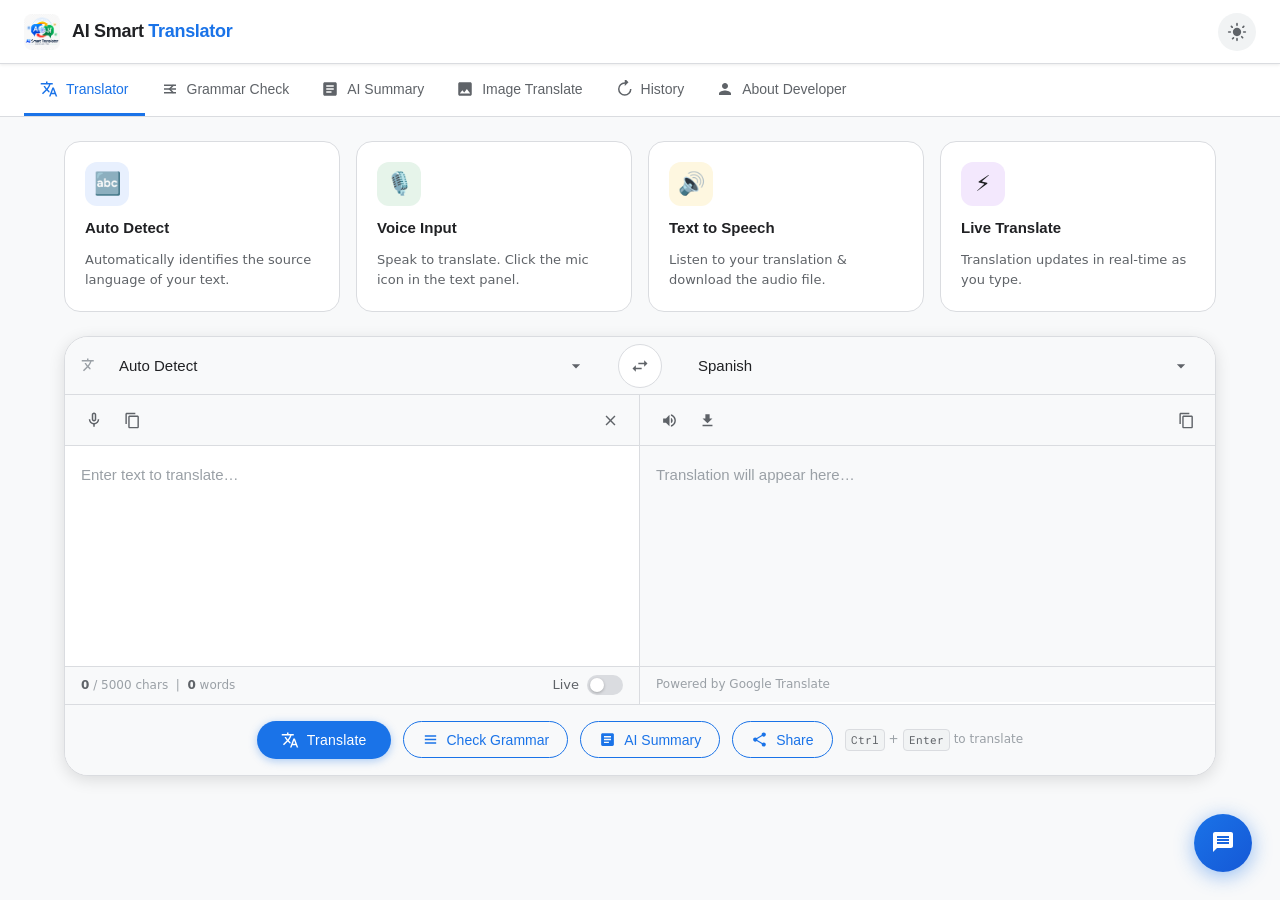
==== CodeAlpha_Language_Translation_Tool/index.html @ c6c525a1 "AI Smart Translator" ====
<!DOCTYPE html>
<html lang="en" data-theme="light">
<head>
  <meta charset="UTF-8" />
  <meta name="viewport" content="width=device-width, initial-scale=1.0" />
  <!-- SEO Tags Start Here -->
  <meta name="description" content="AI Smart Translator — Translate text instantly in 100+ languages with voice input, OCR, grammar check, AI summary, and a built-in chatbot." />
<meta name="keywords" content="translator, AI translator, language translation, text to speech, voice input, grammar check, OCR" />
  <meta name="author" content="AI Smart Translator - Harshad Teli"/>
  <meta name="subject" content="AI Smart Translator">
  <meta name="copyright" content="Harshad Teli">
  <meta name="language" content="English">
  <meta name="robots" content="index,follow">
<!-- Open Graph Tags (Whatsapp,Facebook,twitter,Instagram,Linkdin) -->
   <meta property="og:title" content="AI Smart Translator" />
  <meta property="og:description" content="Smart translation with AI-powered features: auto-detect, voice input, TTS, OCR, grammar check, and more." />
  <meta property="og:image" content="assets/IMAGES/logo.png" />
    <meta property="og:url" content="#">

  <meta name="revised" content="wedensday,Aug 5th,2026,8:45 AM">
  <meta name="abstract"
    content="AI Smart Translator to prevent the Language barrier in the Society and build with the User Friendly Application.">
  <meta name="topic" content="Software Development">
  <meta name="summary"
    content="AI Smart Translator — Translate text instantly in 100+ languages with voice input, OCR, grammar check, AI summary, and a built-in chatbot.">
  <meta name="classification" content="AI Application">
  <meta name="author" content="Harshad Teli">
  <meta name="author" content="harshadteli697@gmail.com">
  <meta name="designer" content="Harshad Teli">
  <meta name="reply-to" content="harshtech417@gmail.com">
  <meta name="owner" content="Harshad Teli">
  <meta name="directory" content="Technology">
  <meta name="pagename" content="Harshad Teli Portfolio Page">
  <meta name="category" content="Web Development and Android App developement">
  <meta name="coverage" content="Worldwide">
  <meta name="distribution" content="Global">
  <!-- For belowing check the corresponds data -->
  <meta name="rating" content="general">
  <meta name="revisit-offer" content="7 days">
  <meta name="target" content="">
  <meta name="HandheldFriendly" content="True">
  <meta name="Mobileoptimized" content="320">
  <meta name="date" content="Auguest 6,2026">
  <meta name="DC.title" content="AI Smart Translator">
  <meta name="ResourceLoaderDynamicStyles" content="none">
  <meta name="medium" content="website">
  <meta name="Syndication-Source" content="Harshad Teli">
  <meta name="orginal source" content="same link above">
  <meta name="verify-v1" content="">
  <meta name="y_key" content="">
  <meta name="pagekey" content="AI Smart Translator Page">
  <meta http-equiv="Expries" content="0">
  <meta http-equiv="progrma" content="no-cache">
  <meta http-equiv="cache-control" content="no-cache">
  <meta http-equiv="imagetoolbar" content="no">
  <meta http-equiv="X-dns-prefetch-control" content="off">
  <!-- For the twitter Card -->
  <meta name="twitter:Card" content="#">
  <meta name="twitter:title" content="AI Smart Translator">
  <meta name="twitter:description"
    content="AI Smart Translator — Translate text instantly in 100+ languages with voice input, OCR, grammar check, AI summary, and a built-in chatbot.">
  <meta name="twitter:image" content="#">
  <meta name="og:type" content="AI Technology">
  <!-- <meta name="og:url" content="https://harshadteli.github.io/nckbcs-notice-board/"> -->
  <!-- <meta name="og:image" content="https://harshadteli.github.io/nckbcs-notice-board/IMAGES/logo.jpeg"> -->
  <meta name="og:site_name" content="AI Smart Translator">
  <meta name="fb:page_id" content="none">
  <meta name="application_name" content="Translate any language with the advanced features and easy to handle application">
  <meta name="og:email" content="harshtech417@gmail.com">
  <meta name="og:Phone_number" content="9970898012">
  <meta name="og:fax_number" content="none">
  <meta name="og:latitude" content="none">
  <meta name="og:longitude" content="none">
  <meta name="og:stress-address" content="DY Patil School of Engineering and Management">
  <meta name="og:locality" content="Kolhapur">
  <meta name="og:region" content="Maharashtra">
  <meta name="og:postal-code" content="none">
  <meta name="og:country_name" content="India">
  <meta name="fb:admins" content="none">
  <meta name="og:type" content="none">
  <meta name="og:points" content="none">
  <meta property="og:video" content="none">
  <meta property="og:video:height" content="none">
  <meta property="og:video:width" content="none">
  <meta property="og:video:type" content="none">
  <meta property="og:audio" content="none">
  <meta property="og:audio:title" content="none">
  <meta property="og:audio:artist" content="none">
  <meta property="og:audio:album" content="none">
  <meta property="og:audio:type" content="none">
  <!-- For Custom Meta SEO Tags -->
  <meta name="google-analytics" content="none">
  <meta name="disqus" content="none">
  <meta name="uservoice" content="none'">
  <meta name="mixpanel" content="none">
  <!-- Company Services Meta Tags  -->
  <meta name="microid" content="none">
  <meta name="readability_verification" content="none">
  <!-- This is the google verify search console tag  -->
  <meta name="google-site-verification" content="#" />
  <meta name="ICBM" content="none">
  <!-- <meta name="generator" content=""> -->
  <meta name="norton_site_verification" content="none">
  <!-- For Apple Meta Tags -->
  <meta name="apple-mobile-web-title" content="AI Smart Translator">
  <meta name="apple-mobile-web-capable" content="yes">
  <meta name="apple-touch-fullscreen" content="yes">
  <meta name="apple-mobile-web-app-status-bar-style" content="block">
  <meta name="format-detection" content="none">
  <!-- <link rel="apple-touch-icon" href="https://harshadteli.github.io/nckbcs-notice-board/IMAGES/logo.jpeg">
    <link rel="apple-touch-icon" href="https://harshadteli.github.io/nckbcs-notice-board/IMAGES/logo.jpeg" sizes="72x72">
    <link rel="apple-touch-icon" href="https://harshadteli.github.io/nckbcs-notice-board/IMAGES/logo.jpeg" sizes="114x114">
    <link href="#" sizes="114x114" rel="apple-touch-startup-image">
    <link href="#" sizes="72x72" rel="apple-touch-icon-precomposed">
    <link href="#" sizes="57x57" rel="apple-touch-icon-precomposed"> -->
  <!-- Internet Exploerer Meta Tags -->
  <meta http-equiv="page-Enter" content="RevealTrans(Duration=2.0,Transition=2)">
  <meta http-equiv="page-Exit" content="RevealTrans(Duration=3.0,Transition=12)">
  <meta name="mssmarttagspreventparsing" content="true">
  <meta name="IE=edge,chrome=1" http-equiv="X-UA-Compatible">
  <meta name="msapplication-starturl" content="none">
  <meta name="msapplication-window" content="none">
  <meta name="msapplication-navbutton-color" content="none">
  <meta name="application-name" content="AI Smart Translator">
  <meta name="msapplication-tooltip"
    content="AI Smart Translator — Translate text instantly in 100+ languages with voice input, OCR, grammar check, AI summary, and a built-in chatbot.">
  <meta name="msapplication-task" content="none">
  <meta name="msapplication-task" content="none">
  <meta name="msvalidate 0.1" content="none">
  <meta http-equiv="cleartype" content="on">
  <!-- For Google Meta Tags -->
  <meta name="news_keywords" content="AI Technology,Smart Translator">
  <!-- For TweetMeme Meta Tags -->
  <meta name="tweetmemetitle" content="none">
  <meta name="blogcatalog" content="none">
  <!-- For oils Meta Tags -->
  <meta name="csrf-param" content="authenticity_token">
  <meta name="csrf-token" content="none">
  <!-- For HTML Link Tags -->
  <link rel="alternate" type="application/rss+xml" title="rss" href="none">
  <link rel="alternate" type="application/atom+xml" title="Atom 0.3" href="none">
  <!-- <link rel="fluid-icon" type="image/png" href="https://harshadteli.github.io/nckbcs-notice-board/IMAGES/logo.jpeg"> -->
  <link rel="me" type="text/html" href="none">
  <link rel="shortlink" href="https://harshadteli.onrender.com">
  <link rel="archives" title="Auguest 2026">
  <link rel="index" title="AI Smart Translator" href="none">
  <link rel="start" title="none">
  <link rel="bookmark" title="none" href="none">
  <link rel="search" href="none">
  <link rel="self" type="application/atom+xml">
  <link rel="first" href="none">
  <link rel="next" href="none">
  <link rel="previous" href="none">
  <link rel="last" href="none">
  <link rel="canonical" href="">
  <link rel="EditURL" type="application/rsd+xml" href="none">
  <link rel="pingback" href="none">
  <link rel="wlwmanifest" type="application/wlwmanifest +xml" href="none">
  <!-- Favicon -->
  <link rel="icon" type="image/png" href="assets/IMAGES/logo.png" />
  <!-- Stylesheets -->
  <link rel="stylesheet" href="assets/CSS/animations.css" />
  <link rel="stylesheet" href="assets/CSS/styles.css" />
  <link rel="stylesheet" href="assets/CSS/chatbot.css" />
  <!-- Tesseract.js (OCR) from CDN -->
  <script src="https://unpkg.com/tesseract.js@5/dist/tesseract.min.js"></script>
  <title>AI Smart Translator</title> 
</head>
<body>

  <!-- ═══════════════════════════════════════════════════════
       NAVBAR
  ═══════════════════════════════════════════════════════ -->
  <nav class="navbar" role="navigation" aria-label="Main navigation">
    <a href="#" class="nav-brand" aria-label="AI Smart Translator home">
      <img src="assets/IMAGES/logo.png" alt="AI Smart Translator Logo" class="nav-logo" id="nav-logo" />
      <span class="nav-title">AI Smart <span>Translator</span></span>
    </a>

    <div class="nav-spacer"></div>

    <div class="nav-actions">
      <!-- Theme toggle -->
      <button id="theme-toggle" aria-label="Toggle dark mode" title="Toggle theme">
        <!-- Icon injected by theme.js -->
        <svg viewBox="0 0 24 24" width="20" height="20" fill="currentColor">
          <path d="M12 7c-2.76 0-5 2.24-5 5s2.24 5 5 5 5-2.24 5-5-2.24-5-5-5z"/>
        </svg>
      </button>

      <!-- Mobile hamburger -->
      <button id="mobile-menu-btn" aria-label="Open menu" aria-expanded="false">
        <span></span><span></span><span></span>
      </button>
    </div>
  </nav>

  <!-- ═══════════════════════════════════════════════════════
       TAB BAR
  ═══════════════════════════════════════════════════════ -->
  <div class="tab-bar" role="tablist">
    <div id="nav-tabs">
      <!-- Translator tab -->
      <button data-tab="translator" class="active" role="tab" aria-selected="true" aria-controls="panel-translator" id="tab-translator">
        <svg viewBox="0 0 24 24" width="18" height="18" fill="currentColor">
          <path d="M12.87 15.07l-2.54-2.51.03-.03A17.52 17.52 0 0014.07 6H17V4h-7V2H8v2H1v2h11.17C11.5 7.92 10.44 9.75 9 11.35 8.07 10.32 7.3 9.19 6.69 8h-2c.73 1.63 1.73 3.17 2.98 4.56l-5.09 5.02L4 19l5-5 3.11 3.11.76-2.04zM18.5 10h-2L12 22h2l1.12-3h4.75L21 22h2l-4.5-12zm-2.62 7l1.62-4.33L19.12 17h-3.24z"/>
        </svg>
        Translator
      </button>

      <!-- Grammar tab -->
      <button data-tab="grammar" role="tab" aria-selected="false" aria-controls="panel-grammar" id="tab-grammar">
        <svg viewBox="0 0 24 24" width="18" height="18" fill="currentColor">
          <path d="M17.41 7.41L16 6l-6 6 6 6 1.41-1.41L12.83 12z"/>
          <path d="M5 11h2.59L20 11v2H7.59L5 13v-2z" style="display:none"/>
          <path d="M4 6h16v2H4zm0 5h16v2H4zm0 5h16v2H4z"/>
        </svg>
        Grammar Check
        <span id="grammar-badge" style="display:none">0</span>
      </button>

      <!-- Summary tab -->
      <button data-tab="summary" role="tab" aria-selected="false" aria-controls="panel-summary" id="tab-summary">
        <svg viewBox="0 0 24 24" width="18" height="18" fill="currentColor">
          <path d="M19 3H5c-1.1 0-2 .9-2 2v14c0 1.1.9 2 2 2h14c1.1 0 2-.9 2-2V5c0-1.1-.9-2-2-2zm-5 14H7v-2h7v2zm3-4H7v-2h10v2zm0-4H7V7h10v2z"/>
        </svg>
        AI Summary
      </button>

      <!-- Image OCR tab -->
      <button data-tab="ocr" role="tab" aria-selected="false" aria-controls="panel-ocr" id="tab-ocr">
        <svg viewBox="0 0 24 24" width="18" height="18" fill="currentColor">
          <path d="M21 19V5c0-1.1-.9-2-2-2H5c-1.1 0-2 .9-2 2v14c0 1.1.9 2 2 2h14c1.1 0 2-.9 2-2zM8.5 13.5l2.5 3.01L14.5 12l4.5 6H5l3.5-4.5z"/>
        </svg>
        Image Translate
      </button>

      <!-- History tab -->
      <button data-tab="history" role="tab" aria-selected="false" aria-controls="panel-history" id="tab-history">
        <svg viewBox="0 0 24 24" width="18" height="18" fill="currentColor">
          <path d="M13 3a9 9 0 1 0 9 9h-2a7 7 0 1 1-7-7v3l5-5-5-5v3z"/>
        </svg>
        History
      </button>

      <!-- About Developer tab -->
      <button data-tab="about" role="tab" aria-selected="false" aria-controls="panel-about" id="tab-about">
        <svg viewBox="0 0 24 24" width="18" height="18" fill="currentColor">
          <path d="M12 12c2.21 0 4-1.79 4-4s-1.79-4-4-4-4 1.79-4 4 1.79 4 4 4zm0 2c-2.67 0-8 1.34-8 4v2h16v-2c0-2.66-5.33-4-8-4z"/>
        </svg>
        About Developer
      </button>
    </div>
  </div>

  <!-- ═══════════════════════════════════════════════════════
       MAIN CONTENT
  ═══════════════════════════════════════════════════════ -->
  <main class="main-content" id="main-content">

    <!-- ─────────────────────────────────────────────────────
         TRANSLATOR PANEL
    ───────────────────────────────────────────────────── -->
    <section data-panel="translator" class="active" role="tabpanel" aria-labelledby="tab-translator" id="panel-translator">

      <!-- Feature quick-action cards -->
      <div class="feature-row">
        <div class="feature-card">
          <div class="feature-card-icon icon-blue">🔤</div>
          <h3>Auto Detect</h3>
          <p>Automatically identifies the source language of your text.</p>
        </div>
        <div class="feature-card">
          <div class="feature-card-icon icon-green">🎙️</div>
          <h3>Voice Input</h3>
          <p>Speak to translate. Click the mic icon in the text panel.</p>
        </div>
        <div class="feature-card">
          <div class="feature-card-icon icon-yellow">🔊</div>
          <h3>Text to Speech</h3>
          <p>Listen to your translation & download the audio file.</p>
        </div>
        <div class="feature-card">
          <div class="feature-card-icon icon-purple">⚡</div>
          <h3>Live Translate</h3>
          <p>Translation updates in real-time as you type.</p>
        </div>
      </div>

      <!-- Translator card -->
      <div class="translator-card">

        <!-- Language selector bar -->
        <div class="lang-bar" role="group" aria-label="Language selection">
          <!-- Source language -->
          <div class="lang-select-wrap">
            <svg viewBox="0 0 24 24" width="18" height="18" fill="currentColor" style="color:var(--text-muted);flex-shrink:0">
              <path d="M12.87 15.07l-2.54-2.51.03-.03A17.52 17.52 0 0014.07 6H17V4h-7V2H8v2H1v2h11.17C11.5 7.92 10.44 9.75 9 11.35 8.07 10.32 7.3 9.19 6.69 8h-2c.73 1.63 1.73 3.17 2.98 4.56l-5.09 5.02L4 19l5-5 3.11 3.11.76-2.04z"/>
            </svg>
            <select id="source-lang" class="lang-select" aria-label="Source language">
              <option value="auto">Auto Detect</option>
            </select>
            <span id="detected-lang" class="detected-badge" aria-live="polite"></span>
          </div>

          <!-- Swap button -->
          <button id="swap-btn" class="swap-btn" title="Swap languages" aria-label="Swap source and target languages">
            <svg viewBox="0 0 24 24" width="20" height="20" fill="currentColor">
              <path d="M6.99 11L3 15l3.99 4v-3H14v-2H6.99v-3zM21 9l-3.99-4v3H10v2h7.01v3L21 9z"/>
            </svg>
          </button>

          <!-- Target language -->
          <div class="lang-select-wrap" style="justify-content:flex-end">
            <select id="target-lang" class="lang-select" aria-label="Target language">
              <option value="es">Spanish</option>
            </select>
          </div>
        </div>

        <!-- Text panels -->
        <div class="text-panels">
          <!-- Source -->
          <div class="text-panel">
            <div class="text-panel-toolbar">
              <!-- Voice input -->
              <button id="voice-input-btn" class="btn-icon" aria-label="Start voice input" title="Voice input (mic)">
                <svg viewBox="0 0 24 24" width="18" height="18" fill="currentColor">
                  <path d="M12 14c1.66 0 3-1.34 3-3V5c0-1.66-1.34-3-3-3S9 3.34 9 5v6c0 1.66 1.34 3 3 3zm-1-9c0-.55.45-1 1-1s1 .45 1 1v6c0 .55-.45 1-1 1s-1-.45-1-1V5zm6 6c0 2.76-2.24 5-5 5s-5-2.24-5-5H5c0 3.53 2.61 6.43 6 6.92V21h2v-3.08c3.39-.49 6-3.39 6-6.92h-2z"/>
                </svg>
              </button>
              <!-- Copy source -->
              <button id="copy-source-btn" class="btn-icon" aria-label="Copy source text" title="Copy source text">
                <svg viewBox="0 0 24 24" width="17" height="17" fill="currentColor">
                  <path d="M16 1H4c-1.1 0-2 .9-2 2v14h2V3h12V1zm3 4H8c-1.1 0-2 .9-2 2v14c0 1.1.9 2 2 2h11c1.1 0 2-.9 2-2V7c0-1.1-.9-2-2-2zm0 16H8V7h11v14z"/>
                </svg>
              </button>
              <!-- Clear source -->
              <button id="clear-source" class="btn-icon" aria-label="Clear source text" title="Clear text" style="margin-left:auto">
                <svg viewBox="0 0 24 24" width="17" height="17" fill="currentColor">
                  <path d="M19 6.41L17.59 5 12 10.59 6.41 5 5 6.41 10.59 12 5 17.59 6.41 19 12 13.41 17.59 19 19 17.59 13.41 12z"/>
                </svg>
              </button>
            </div>
            <textarea
              id="source-text"
              class="text-area"
              placeholder="Enter text to translate…"
              aria-label="Source text"
              spellcheck="false"
              maxlength="5000"
            ></textarea>
            <div class="text-panel-footer">
              <div class="counter-info" aria-live="polite">
                <strong id="char-count">0</strong> / <span id="max-chars">5000</span> chars &nbsp;|&nbsp;
                <strong id="word-count">0</strong> words
              </div>
              <div class="live-toggle-wrap">
                <span>Live</span>
                <label class="toggle-switch" title="Enable live translation">
                  <input type="checkbox" id="live-toggle" aria-label="Live translate toggle" />
                  <span class="slider"></span>
                </label>
              </div>
            </div>
          </div>

          <!-- Target -->
          <div class="text-panel">
            <div class="text-panel-toolbar">
              <!-- TTS play button -->
              <button id="tts-btn" class="btn-icon" aria-label="Speak translation" title="Text-to-speech">
                <svg viewBox="0 0 24 24" width="17" height="17" fill="currentColor">
                  <path d="M3 9v6h4l5 5V4L7 9H3zm13.5 3c0-1.77-1.02-3.29-2.5-4.03v8.05c1.48-.73 2.5-2.25 2.5-4.02zM14 3.23v2.06c2.89.86 5 3.54 5 6.71s-2.11 5.85-5 6.71v2.06c4.01-.91 7-4.49 7-8.77s-2.99-7.86-7-8.77z"/>
                </svg>
              </button>
              <!-- Download audio -->
              <button id="download-audio-btn" class="btn-icon" aria-label="Download translation audio" title="Download audio">
                <svg viewBox="0 0 24 24" width="17" height="17" fill="currentColor">
                  <path d="M19 9h-4V3H9v6H5l7 7 7-7zM5 18v2h14v-2H5z"/>
                </svg>
              </button>
              <!-- Copy translation -->
              <button id="copy-translated" class="btn-icon" aria-label="Copy translated text" title="Copy translation" style="margin-left:auto">
                <svg viewBox="0 0 24 24" width="17" height="17" fill="currentColor">
                  <path d="M16 1H4c-1.1 0-2 .9-2 2v14h2V3h12V1zm3 4H8c-1.1 0-2 .9-2 2v14c0 1.1.9 2 2 2h11c1.1 0 2-.9 2-2V7c0-1.1-.9-2-2-2zm0 16H8V7h11v14z"/>
                </svg>
              </button>
            </div>
            <textarea
              id="translated-text"
              class="text-area"
              placeholder="Translation will appear here…"
              aria-label="Translated text"
              readonly
            ></textarea>
            <div class="text-panel-footer">
              <div id="summary-trigger-hint" style="font-size:12px;color:var(--text-muted)">
                Powered by Google Translate
              </div>
            </div>
          </div>
        </div>

        <!-- Action row -->
        <div class="translate-actions">
          <button id="translate-btn" class="btn-primary" aria-label="Translate text">
            <svg viewBox="0 0 24 24" width="18" height="18" fill="currentColor">
              <path d="M12.87 15.07l-2.54-2.51.03-.03A17.52 17.52 0 0014.07 6H17V4h-7V2H8v2H1v2h11.17C11.5 7.92 10.44 9.75 9 11.35 8.07 10.32 7.3 9.19 6.69 8h-2c.73 1.63 1.73 3.17 2.98 4.56l-5.09 5.02L4 19l5-5 3.11 3.11.76-2.04zM18.5 10h-2L12 22h2l1.12-3h4.75L21 22h2l-4.5-12zm-2.62 7l1.62-4.33L19.12 17h-3.24z"/>
            </svg>
            Translate
          </button>

          <button id="grammar-check-btn" class="btn-secondary" aria-label="Check grammar">
            <svg viewBox="0 0 24 24" width="17" height="17" fill="currentColor">
              <path d="M4 6h16v2H4zm0 5h16v2H4zm0 5h16v2H4z"/>
            </svg>
            Check Grammar
          </button>

          <button id="summary-btn" class="btn-secondary" aria-label="Generate AI summary">
            <svg viewBox="0 0 24 24" width="17" height="17" fill="currentColor">
              <path d="M19 3H5c-1.1 0-2 .9-2 2v14c0 1.1.9 2 2 2h14c1.1 0 2-.9 2-2V5c0-1.1-.9-2-2-2zm-5 14H7v-2h7v2zm3-4H7v-2h10v2zm0-4H7V7h10v2z"/>
            </svg>
            AI Summary
          </button>

          <button id="share-btn" class="btn-secondary" aria-label="Share translation">
            <svg viewBox="0 0 24 24" width="17" height="17" fill="currentColor">
              <path d="M18 16.08c-.76 0-1.44.3-1.96.77L8.91 12.7c.05-.23.09-.46.09-.7s-.04-.47-.09-.7l7.05-4.11c.54.5 1.25.81 2.04.81 1.66 0 3-1.34 3-3s-1.34-3-3-3-3 1.34-3 3c0 .24.04.47.09.7L8.04 9.81C7.5 9.31 6.79 9 6 9c-1.66 0-3 1.34-3 3s1.34 3 3 3c.79 0 1.5-.31 2.04-.81l7.12 4.16c-.05.21-.08.43-.08.65 0 1.61 1.31 2.92 2.92 2.92 1.61 0 2.92-1.31 2.92-2.92 0-1.61-1.31-2.92-2.92-2.92z"/>
            </svg>
            Share
          </button>

          <span class="kbd-hint" title="Keyboard shortcut">
            <kbd>Ctrl</kbd>+<kbd>Enter</kbd> to translate
          </span>
        </div>
      </div>

      <!-- Summary result (shown inline after AI Summary) -->
      <div class="summary-section" id="summary-section" style="display:none">
        <div id="summary-result"></div>
      </div>

    </section>

    <!-- ─────────────────────────────────────────────────────
         GRAMMAR CHECK PANEL
    ───────────────────────────────────────────────────── -->
    <section data-panel="grammar" role="tabpanel" aria-labelledby="tab-grammar" id="panel-grammar">
      <div class="grammar-section">
        <h2 class="section-title">
          <svg viewBox="0 0 24 24" width="24" height="24" fill="currentColor" style="color:var(--primary)">
            <path d="M4 6h16v2H4zm0 5h16v2H4zm0 5h16v2H4z"/>
          </svg>
          Grammar Check
          <span id="grammar-badge">0</span>
        </h2>
        <p style="color:var(--text-secondary);margin-bottom:var(--sp-4);font-size:14px">
          Analyzes the source text for grammar and spelling errors using LanguageTool (free, no API key needed).
        </p>
        <div style="display:flex;gap:var(--sp-3);align-items:center;margin-bottom:var(--sp-5);flex-wrap:wrap">
          <button id="grammar-check-btn" class="btn-primary">Check Grammar</button>
          <span style="font-size:13px;color:var(--text-muted)">Tip: Enter text in the Translator first</span>
        </div>
        <div id="grammar-results">
          <div class="history-empty" style="padding:var(--sp-8) 0">
            <div class="history-empty-icon">📝</div>
            <p>No text checked yet</p>
            <small>Enter text in the Translator tab and click "Check Grammar"</small>
          </div>
        </div>
      </div>
    </section>

    <!-- ─────────────────────────────────────────────────────
         AI SUMMARY PANEL
    ───────────────────────────────────────────────────── -->
    <section data-panel="summary" role="tabpanel" aria-labelledby="tab-summary" id="panel-summary">
      <div class="summary-section" style="display:block">
        <h2 class="section-title">
          <svg viewBox="0 0 24 24" width="24" height="24" fill="currentColor" style="color:var(--primary)">
            <path d="M19 3H5c-1.1 0-2 .9-2 2v14c0 1.1.9 2 2 2h14c1.1 0 2-.9 2-2V5c0-1.1-.9-2-2-2zm-5 14H7v-2h7v2zm3-4H7v-2h10v2zm0-4H7V7h10v2z"/>
          </svg>
          AI Summary
        </h2>
        <p style="color:var(--text-secondary);margin-bottom:var(--sp-4);font-size:14px">
          Uses OpenAI GPT to generate a concise summary of your translated text. Requires an OpenAI API key.
        </p>
        <div style="display:flex;gap:var(--sp-3);align-items:center;margin-bottom:var(--sp-5);flex-wrap:wrap">
          <button id="summary-btn" class="btn-primary">AI Summary</button>
          <span style="font-size:13px;color:var(--text-muted)">Tip: Translate text first, then generate a summary</span>
        </div>
        <div id="summary-result" style="display:block">
          <div class="history-empty" style="padding:var(--sp-8) 0">
            <div class="history-empty-icon">🤖</div>
            <p>No summary generated yet</p>
            <small>Translate some text and click "AI Summary"</small>
          </div>
        </div>
      </div>
    </section>

    <!-- ─────────────────────────────────────────────────────
         IMAGE OCR PANEL
    ───────────────────────────────────────────────────── -->
    <section data-panel="ocr" role="tabpanel" aria-labelledby="tab-ocr" id="panel-ocr">
      <div class="ocr-section">
        <h2 class="section-title">
          <svg viewBox="0 0 24 24" width="24" height="24" fill="currentColor" style="color:var(--primary)">
            <path d="M21 19V5c0-1.1-.9-2-2-2H5c-1.1 0-2 .9-2 2v14c0 1.1.9 2 2 2h14c1.1 0 2-.9 2-2zM8.5 13.5l2.5 3.01L14.5 12l4.5 6H5l3.5-4.5z"/>
          </svg>
          Image as Text Translate
        </h2>
        <p style="color:var(--text-secondary);margin-bottom:var(--sp-5);font-size:14px">
          Upload an image containing text. The OCR engine will extract the text and send it to the Translator.
          Works entirely in your browser — no server upload needed.
        </p>

        <!-- Upload area -->
        <div id="upload-area" role="button" aria-label="Upload image" tabindex="0">
          <div class="upload-icon">📷</div>
          <h3>Drop an image here</h3>
          <p>or click to browse files (JPEG, PNG, WEBP, BMP)</p>
          <br/>
          <button class="btn-secondary" id="paste-image-btn" style="margin-top:8px" aria-label="Paste image from clipboard">
            📋 Paste from Clipboard
          </button>
        </div>

        <!-- Hidden file input -->
        <input
          type="file"
          id="image-upload"
          accept="image/*"
          style="display:none"
          aria-label="Upload image file"
        />

        <!-- Image preview -->
        <img id="ocr-preview" alt="Uploaded image preview" />

        <!-- Progress bar -->
        <div id="ocr-progress-wrap" role="progressbar" aria-label="OCR progress">
          <div id="ocr-progress"></div>
        </div>
      </div>
    </section>

    <!-- ─────────────────────────────────────────────────────
         HISTORY PANEL
    ───────────────────────────────────────────────────── -->
    <section data-panel="history" role="tabpanel" aria-labelledby="tab-history" id="panel-history">
      <div class="history-header">
        <h2 class="section-title" style="margin:0">
          <svg viewBox="0 0 24 24" width="24" height="24" fill="currentColor" style="color:var(--primary)">
            <path d="M13 3a9 9 0 1 0 9 9h-2a7 7 0 1 1-7-7v3l5-5-5-5v3z"/>
          </svg>
          Translation History
          <small style="font-size:13px;color:var(--text-muted);font-weight:400">(<span id="history-count">0</span> entries)</small>
        </h2>

        <div class="history-search-wrap">
          <svg viewBox="0 0 24 24" width="16" height="16" fill="currentColor">
            <path d="M15.5 14h-.79l-.28-.27A6.471 6.471 0 0 0 16 9.5 6.5 6.5 0 1 0 9.5 16c1.61 0 3.09-.59 4.23-1.57l.27.28v.79l5 4.99L20.49 19l-4.99-5zm-6 0C7.01 14 5 11.99 5 9.5S7.01 5 9.5 5 14 7.01 14 9.5 11.99 14 9.5 14z"/>
          </svg>
          <input
            type="search"
            id="history-search"
            placeholder="Search history…"
            aria-label="Search translation history"
          />
        </div>

        <button id="history-clear-all" class="btn-secondary" style="color:var(--red);border-color:var(--red)" aria-label="Clear all history">
          <svg viewBox="0 0 24 24" width="16" height="16" fill="currentColor">
            <path d="M6 19c0 1.1.9 2 2 2h8c1.1 0 2-.9 2-2V7H6v12zM19 4h-3.5l-1-1h-5l-1 1H5v2h14V4z"/>
          </svg>
          Clear All
        </button>
      </div>

      <div id="history-list" role="list" aria-label="Translation history list"></div>
    </section>

    <!-- ─────────────────────────────────────────────────────
         ABOUT DEVELOPER PANEL
    ───────────────────────────────────────────────────── -->
    <section data-panel="about" role="tabpanel" aria-labelledby="tab-about" id="panel-about">
      <div class="about-section">
        <div class="developer-card anim-slide-up">
          <div class="developer-avatar-wrap">
            <img src="https://encrypted-tbn0.gstatic.com/images?q=tbn:ANd9GcQka4kTiBw0KRhR94jUcXm-T1d9nw5btoZ9OzeHWu_AfQ&s=10" alt="Harshad Teli" class="developer-avatar" />
          </div>
          <h1 class="developer-name">Harshad Teli</h1>
          <p class="developer-title">Software Engineer & AI Developer</p>
          <div class="developer-divider"></div>
          <p class="developer-bio">
            Passionate Full Stack & AI Engineer dedicated to building intelligent, high-performance web applications. Expert in seamlessly blending modern software architecture with cutting-edge generative AI to craft intuitive, scalable digital experiences.
          </p>
          <div class="developer-contact">
            <a href="https://harshadteli.onrender.com" target="_blank" rel="noopener noreferrer" class="developer-link visit-now-btn" aria-label="Visit portfolio site">
              <svg viewBox="0 0 24 24" width="18" height="18" fill="currentColor">
                <path d="M12 2C6.48 2 2 6.48 2 12s4.48 10 10 10 10-4.48 10-10S17.52 2 12 2zm-1 17.93c-3.95-.49-7-3.85-7-7.93 0-.62.08-1.21.21-1.79L9 15v1c0 1.1.9 2 2 2v1.93zm6.9-2.54c-.26-.81-1-1.39-1.9-1.39h-1v-3c0-.55-.45-1-1-1H8v-2h2c.55 0 1-.45 1-1V7h2c1.1 0 2-.9 2-2v-.41c2.93 1.19 5 4.06 5 7.41 0 2.08-.8 3.97-2.1 5.39z"/>
              </svg>
              Visit Now
            </a>
            <a href="mailto:harshadteli697@gmail.com" class="developer-link email-btn">
              <svg viewBox="0 0 24 24" width="18" height="18" fill="currentColor">
                <path d="M20 4H4c-1.1 0-1.99.9-1.99 2L2 18c0 1.1.9 2 2 2h16c1.1 0 2-.9 2-2V6c0-1.1-.9-2-2-2zm0 4l-8 5-8-5V6l8 5 8-5v2z"/>
              </svg>
              harshadteli697@gmail.com
            </a>
          </div>
        </div>
      </div>
    </section>

  </main>

  <!-- ═══════════════════════════════════════════════════════
       CHATBOT FAB + PANEL
  ═══════════════════════════════════════════════════════ -->

  <!-- Floating Action Button -->
  <button id="chatbot-fab" aria-label="Open AI chatbot" aria-expanded="false">
    <span class="fab-icon-open">
      <svg viewBox="0 0 24 24" width="24" height="24" fill="currentColor">
        <path d="M20 2H4c-1.1 0-2 .9-2 2v18l4-4h14c1.1 0 2-.9 2-2V4c0-1.1-.9-2-2-2zm-2 12H6v-2h12v2zm0-3H6V9h12v2zm0-3H6V6h12v2z"/>
      </svg>
    </span>
    <span class="fab-icon-close">
      <svg viewBox="0 0 24 24" width="24" height="24" fill="currentColor">
        <path d="M19 6.41L17.59 5 12 10.59 6.41 5 5 6.41 10.59 12 5 17.59 6.41 19 12 13.41 17.59 19 19 17.59 13.41 12z"/>
      </svg>
    </span>
  </button>

  <!-- Chatbot Panel -->
  <div id="chatbot-panel" role="dialog" aria-modal="true" aria-label="AI Chatbot">
    <!-- Header -->
    <div class="chatbot-header">
      <div class="chatbot-avatar">🤖</div>
      <div class="chatbot-info">
        <h4>AI Assistant</h4>
        <span><span class="chatbot-online-dot"></span>Online — Ask me anything</span>
      </div>
      <div class="chatbot-header-actions">
        <button id="chatbot-clear" aria-label="Clear chat history" title="Clear chat">
          <svg viewBox="0 0 24 24" width="16" height="16" fill="currentColor">
            <path d="M6 19c0 1.1.9 2 2 2h8c1.1 0 2-.9 2-2V7H6v12zM19 4h-3.5l-1-1h-5l-1 1H5v2h14V4z"/>
          </svg>
        </button>
        <button id="chatbot-close" aria-label="Close chatbot" title="Close">
          <svg viewBox="0 0 24 24" width="16" height="16" fill="currentColor">
            <path d="M19 6.41L17.59 5 12 10.59 6.41 5 5 6.41 10.59 12 5 17.59 6.41 19 12 13.41 17.59 19 19 17.59 13.41 12z"/>
          </svg>
        </button>
      </div>
    </div>

    <!-- Messages -->
    <div id="chatbot-messages" role="log" aria-live="polite" aria-label="Chat messages"></div>

    <!-- Input row -->
    <div class="chatbot-input-row">
      <input
        type="text"
        id="chatbot-input"
        placeholder="Ask me anything…"
        aria-label="Chat message input"
        autocomplete="off"
      />
      <button id="chatbot-send" aria-label="Send message">
        <svg viewBox="0 0 24 24" width="18" height="18" fill="currentColor">
          <path d="M2.01 21L23 12 2.01 3 2 10l15 2-15 2z"/>
        </svg>
      </button>
    </div>
  </div>

  <!-- Toast container (populated by JS) -->
  <div id="toast-container" role="alert" aria-live="assertive" aria-atomic="true"></div>

  <!-- ═══════════════════════════════════════════════════════
       SCRIPTS  (order matters!)
  ═══════════════════════════════════════════════════════ -->
  <script src="assets/API/config.js" charset="utf-8"></script>
  <script src="assets/JS/utils.js" charset="utf-8"></script>
  <script src="assets/JS/theme.js" charset="utf-8"></script>
  <script src="assets/JS/translator.js" charset="utf-8"></script>
  <script src="assets/JS/voice.js" charset="utf-8"></script>
  <script src="assets/JS/tts.js" charset="utf-8"></script>
  <script src="assets/JS/imageOCR.js" charset="utf-8"></script>
  <script src="assets/JS/history.js" charset="utf-8"></script>
  <script src="assets/JS/grammar.js" charset="utf-8"></script>
  <script src="assets/JS/summary.js" charset="utf-8"></script>
  <script src="assets/JS/chatbot.js" charset="utf-8"></script>
  <script src="assets/JS/app.js" charset="utf-8"></script>

  <!-- Summary section visibility fix -->
  <script>
    document.addEventListener("DOMContentLoaded", () => {
      // Show summary result panel when needed
      const summaryBtn = document.getElementById("summary-btn");
      if (summaryBtn) {
        summaryBtn.addEventListener("click", () => {
          const section = document.getElementById("summary-section");
          if (section) section.style.display = "block";
        });
      }

      // Also wire grammar tab's check-btn to show grammar panel inline
      const grammarBtnTranslator = document.querySelectorAll("#grammar-check-btn");
      grammarBtnTranslator.forEach(btn => {
        btn.addEventListener("click", () => {
          // Switch to grammar tab
          const grammarTab = document.querySelector('[data-tab="grammar"]');
          if (grammarTab) grammarTab.click();
        }, { once: false });
      });
    });
  </script>

</body>
</html>
---- CodeAlpha_Language_Translation_Tool/assets/CSS/animations.css ----
/* ============================================================
   AI Smart Translator — Animations & Micro-interactions
   ============================================================ */

/* ── Fade-in ─────────────────────────────────────────────── */
@keyframes fadeIn {
  from { opacity: 0; }
  to   { opacity: 1; }
}

/* ── Slide up ────────────────────────────────────────────── */
@keyframes slideUp {
  from { opacity: 0; transform: translateY(20px); }
  to   { opacity: 1; transform: translateY(0);    }
}

/* ── Slide in from left ──────────────────────────────────── */
@keyframes slideInLeft {
  from { opacity: 0; transform: translateX(-30px); }
  to   { opacity: 1; transform: translateX(0);     }
}

/* ── Slide in from right ─────────────────────────────────── */
@keyframes slideInRight {
  from { opacity: 0; transform: translateX(30px); }
  to   { opacity: 1; transform: translateX(0);    }
}

/* ── Scale pop ───────────────────────────────────────────── */
@keyframes scalePop {
  0%   { transform: scale(0.8); opacity: 0; }
  70%  { transform: scale(1.05); }
  100% { transform: scale(1); opacity: 1; }
}

/* ── Pulse ───────────────────────────────────────────────── */
@keyframes pulse {
  0%, 100% { transform: scale(1); }
  50%       { transform: scale(1.08); }
}

/* ── Shimmer (skeleton loader) ───────────────────────────── */
@keyframes shimmer {
  0%   { background-position: -1000px 0; }
  100% { background-position:  1000px 0; }
}

/* ── Spin ────────────────────────────────────────────────── */
@keyframes spin {
  from { transform: rotate(0deg); }
  to   { transform: rotate(360deg); }
}

/* ── Bounce ──────────────────────────────────────────────── */
@keyframes bounce {
  0%, 100% { transform: translateY(0); }
  50%       { transform: translateY(-6px); }
}

/* ── Typing cursor blink ─────────────────────────────────── */
@keyframes blink {
  0%, 100% { opacity: 1; }
  50%       { opacity: 0; }
}

/* ── Ripple ──────────────────────────────────────────────── */
@keyframes ripple {
  to { transform: scale(4); opacity: 0; }
}

/* ── Toast slide-in ──────────────────────────────────────── */
@keyframes toastIn {
  from { opacity: 0; transform: translateX(100px); }
  to   { opacity: 1; transform: translateX(0);     }
}

@keyframes toastOut {
  from { opacity: 1; transform: translateX(0);     }
  to   { opacity: 0; transform: translateX(100px); }
}

/* ── Gradient shift (hero bg) ────────────────────────────── */
@keyframes gradientShift {
  0%   { background-position: 0%   50%; }
  50%  { background-position: 100% 50%; }
  100% { background-position: 0%   50%; }
}

/* ── Dot wave (typing indicator) ────────────────────────── */
@keyframes dotWave {
  0%, 80%, 100% { transform: translateY(0);    }
  40%            { transform: translateY(-8px); }
}

/* ── Mic recording ring ──────────────────────────────────── */
@keyframes micRing {
  0%   { box-shadow: 0 0 0 0   rgba(234, 67, 53, 0.5); }
  70%  { box-shadow: 0 0 0 14px rgba(234, 67, 53, 0);   }
  100% { box-shadow: 0 0 0 0   rgba(234, 67, 53, 0);    }
}

/* ── Utility animation classes ───────────────────────────── */
.anim-fade-in    { animation: fadeIn   0.35s ease both; }
.anim-slide-up   { animation: slideUp  0.4s  ease both; }
.anim-scale-pop  { animation: scalePop 0.4s  cubic-bezier(0.175, 0.885, 0.32, 1.275) both; }
.anim-spin       { animation: spin     1s    linear infinite; }
.anim-pulse      { animation: pulse    1.5s  ease-in-out infinite; }
.anim-bounce     { animation: bounce   1s    ease-in-out infinite; }

/* ── Shimmer skeleton ────────────────────────────────────── */
.skeleton {
  background: linear-gradient(90deg,
    var(--surface-2) 25%,
    var(--surface-3) 37%,
    var(--surface-2) 63%
  );
  background-size: 1000px 100%;
  animation: shimmer 1.4s infinite linear;
  border-radius: var(--radius-sm);
}

/* ── Transition helpers ──────────────────────────────────── */
.transition-fast   { transition: all 0.15s ease; }
.transition-normal { transition: all 0.25s ease; }
.transition-slow   { transition: all 0.4s  ease; }
---- CodeAlpha_Language_Translation_Tool/assets/CSS/styles.css ----
/* ============================================================
   AI Smart Translator — Main Stylesheet
   Google-inspired design system with light/dark themes
   ============================================================ */

/* ── Google Fonts ────────────────────────────────────────── */
@import url('https://fonts.googleapis.com/css2?family=Google+Sans:wght@300;400;500;600;700&family=Google+Sans+Text:wght@400;500&family=Roboto+Mono:wght@400;500&display=swap');

/* ── Design Tokens — Light Theme ─────────────────────────── */
:root {
  /* Primary (Google Blue) */
  --primary:        #1a73e8;
  --primary-dark:   #1558d6;
  --primary-light:  #e8f0fe;
  --primary-rgb:    26, 115, 232;

  /* Secondary palette */
  --green:   #34a853;
  --red:     #ea4335;
  --yellow:  #fbbc04;
  --orange:  #ff6d00;

  /* Surfaces */
  --surface-0: #ffffff;
  --surface-1: #f8f9fa;
  --surface-2: #f1f3f4;
  --surface-3: #e8eaed;

  /* Text */
  --text-primary:   #202124;
  --text-secondary: #5f6368;
  --text-muted:     #9aa0a6;

  /* Border */
  --border:        #dadce0;
  --border-focus:  #1a73e8;

  /* Shadows */
  --shadow-xs: 0 1px 3px rgba(0,0,0,0.08);
  --shadow-sm: 0 2px 8px rgba(0,0,0,0.10);
  --shadow-md: 0 4px 16px rgba(0,0,0,0.12);
  --shadow-lg: 0 8px 32px rgba(0,0,0,0.14);
  --shadow-xl: 0 16px 48px rgba(0,0,0,0.16);

  /* Radius */
  --radius-xs: 4px;
  --radius-sm: 8px;
  --radius-md: 12px;
  --radius-lg: 16px;
  --radius-xl: 24px;
  --radius-2xl: 32px;

  /* Spacing */
  --sp-1:  4px;
  --sp-2:  8px;
  --sp-3:  12px;
  --sp-4:  16px;
  --sp-5:  20px;
  --sp-6:  24px;
  --sp-8:  32px;
  --sp-10: 40px;
  --sp-12: 48px;

  /* Nav height */
  --nav-h: 64px;
  --tab-h: 52px;
}

/* ── Dark Theme ──────────────────────────────────────────── */
[data-theme="dark"] {
  --primary:        #8ab4f8;
  --primary-dark:   #669df6;
  --primary-light:  #1e2a3a;

  --surface-0: #202124;
  --surface-1: #292a2d;
  --surface-2: #35363a;
  --surface-3: #3c4043;

  --text-primary:   #e8eaed;
  --text-secondary: #9aa0a6;
  --text-muted:     #5f6368;

  --border:       #3c4043;
  --border-focus: #8ab4f8;

  --shadow-xs: 0 1px 3px rgba(0,0,0,0.4);
  --shadow-sm: 0 2px 8px rgba(0,0,0,0.45);
  --shadow-md: 0 4px 16px rgba(0,0,0,0.5);
  --shadow-lg: 0 8px 32px rgba(0,0,0,0.55);
}

/* ── Reset & Base ────────────────────────────────────────── */
*, *::before, *::after { box-sizing: border-box; margin: 0; padding: 0; }

html {
  scroll-behavior: smooth;
  -webkit-tap-highlight-color: transparent;
}

body {
  font-family: 'Google Sans Text', 'Roboto', system-ui, sans-serif;
  background: var(--surface-1);
  color: var(--text-primary);
  line-height: 1.6;
  min-height: 100dvh;
  transition: background 0.3s ease, color 0.3s ease;
  overflow-x: hidden;
}

/* ── Scrollbar ───────────────────────────────────────────── */
::-webkit-scrollbar { width: 6px; height: 6px; }
::-webkit-scrollbar-track { background: transparent; }
::-webkit-scrollbar-thumb { background: var(--border); border-radius: 3px; }
::-webkit-scrollbar-thumb:hover { background: var(--text-muted); }

/* ── Typography ──────────────────────────────────────────── */
h1, h2, h3, h4, h5, h6 {
  font-family: 'Google Sans', sans-serif;
  font-weight: 500;
  line-height: 1.3;
}

/* ── Navigation ──────────────────────────────────────────── */
.navbar {
  position: sticky;
  top: 0;
  height: var(--nav-h);
  background: var(--surface-0);
  border-bottom: 1px solid var(--border);
  display: flex;
  align-items: center;
  padding: 0 var(--sp-6);
  gap: var(--sp-4);
  z-index: 100;
  box-shadow: var(--shadow-xs);
  transition: background 0.3s ease, border-color 0.3s ease;
}

.nav-brand {
  display: flex;
  align-items: center;
  gap: var(--sp-3);
  text-decoration: none;
  flex-shrink: 0;
}
.nav-logo {
  width: 36px;
  height: 36px;
  object-fit: contain;
  border-radius: var(--radius-sm);
}
.nav-title {
  font-family: 'Google Sans', sans-serif;
  font-size: 18px;
  font-weight: 600;
  color: var(--text-primary);
  letter-spacing: -0.3px;
}
.nav-title span { color: var(--primary); }

.nav-spacer { flex: 1; }

.nav-actions {
  display: flex;
  align-items: center;
  gap: var(--sp-2);
}

/* ── Theme Toggle Button ─────────────────────────────────── */
#theme-toggle {
  width: 38px;
  height: 38px;
  border-radius: 50%;
  border: none;
  background: var(--surface-2);
  color: var(--text-secondary);
  cursor: pointer;
  display: flex;
  align-items: center;
  justify-content: center;
  transition: background 0.2s, color 0.2s, transform 0.2s;
}
#theme-toggle:hover { background: var(--surface-3); transform: rotate(20deg); }

/* ── Mobile menu button ──────────────────────────────────── */
#mobile-menu-btn {
  display: none;
  flex-direction: column;
  gap: 5px;
  width: 38px;
  height: 38px;
  border: none;
  background: transparent;
  cursor: pointer;
  padding: 8px;
  border-radius: var(--radius-sm);
}
#mobile-menu-btn span {
  display: block;
  height: 2px;
  background: var(--text-primary);
  border-radius: 2px;
  transition: all 0.3s ease;
}
#mobile-menu-btn.active span:nth-child(1) { transform: translateY(7px) rotate(45deg); }
#mobile-menu-btn.active span:nth-child(2) { opacity: 0; transform: scaleX(0); }
#mobile-menu-btn.active span:nth-child(3) { transform: translateY(-7px) rotate(-45deg); }

/* ── Tab Navigation ──────────────────────────────────────── */
.tab-bar {
  background: var(--surface-0);
  border-bottom: 1px solid var(--border);
  display: flex;
  align-items: center;
  padding: 0 var(--sp-6);
  overflow-x: auto;
  gap: 0;
  scrollbar-width: none;
  position: sticky;
  top: var(--nav-h);
  z-index: 90;
  transition: background 0.3s ease;
}
.tab-bar::-webkit-scrollbar { display: none; }

#nav-tabs {
  display: flex;
  align-items: center;
  gap: 0;
}

[data-tab] {
  display: flex;
  align-items: center;
  gap: var(--sp-2);
  padding: 0 var(--sp-4);
  height: var(--tab-h);
  border: none;
  background: transparent;
  color: var(--text-secondary);
  font-family: 'Google Sans', sans-serif;
  font-size: 14px;
  font-weight: 500;
  cursor: pointer;
  white-space: nowrap;
  border-bottom: 3px solid transparent;
  transition: color 0.2s, border-color 0.2s;
  position: relative;
}
[data-tab]:hover { color: var(--primary); background: var(--primary-light); }
[data-tab].active { color: var(--primary); border-bottom-color: var(--primary); }
[data-tab] svg { flex-shrink: 0; }

/* ── Main Content ────────────────────────────────────────── */
.main-content {
  max-width: 1200px;
  margin: 0 auto;
  padding: var(--sp-6);
}

/* ── Panel visibility ────────────────────────────────────── */
[data-panel] { display: none; }
[data-panel].active { display: block; }

/* ── Translator Panel ────────────────────────────────────── */
.translator-card {
  background: var(--surface-0);
  border-radius: var(--radius-xl);
  box-shadow: var(--shadow-md);
  overflow: hidden;
  border: 1px solid var(--border);
  margin-bottom: var(--sp-6);
}

/* ── Language Bar ────────────────────────────────────────── */
.lang-bar {
  display: grid;
  grid-template-columns: 1fr auto 1fr;
  align-items: center;
  border-bottom: 1px solid var(--border);
  background: var(--surface-1);
}

.lang-select-wrap {
  display: flex;
  align-items: center;
  gap: var(--sp-2);
  padding: var(--sp-3) var(--sp-4);
}

.lang-select {
  border: none;
  background: transparent;
  color: var(--text-primary);
  font-family: 'Google Sans', sans-serif;
  font-size: 15px;
  font-weight: 500;
  cursor: pointer;
  outline: none;
  flex: 1;
  padding: var(--sp-2) var(--sp-3);
  border-radius: var(--radius-sm);
  transition: background 0.2s;
  -webkit-appearance: none;
  appearance: none;
  background-image: url("data:image/svg+xml,%3Csvg xmlns='http://www.w3.org/2000/svg' viewBox='0 0 24 24' fill='%235f6368'%3E%3Cpath d='M7 10l5 5 5-5z'/%3E%3C/svg%3E");
  background-repeat: no-repeat;
  background-position: right 8px center;
  background-size: 20px;
  padding-right: 32px;
}
.lang-select:hover { background-color: var(--surface-2); }
[data-theme="dark"] .lang-select {
  background-image: url("data:image/svg+xml,%3Csvg xmlns='http://www.w3.org/2000/svg' viewBox='0 0 24 24' fill='%239aa0a6'%3E%3Cpath d='M7 10l5 5 5-5z'/%3E%3C/svg%3E");
}

.detected-badge {
  font-size: 11px;
  color: var(--primary);
  background: var(--primary-light);
  padding: 2px 8px;
  border-radius: 12px;
  font-weight: 500;
  display: none;
  animation: fadeIn 0.3s ease;
}

.swap-btn {
  width: 44px;
  height: 44px;
  border-radius: 50%;
  border: 1.5px solid var(--border);
  background: var(--surface-0);
  color: var(--text-secondary);
  cursor: pointer;
  display: flex;
  align-items: center;
  justify-content: center;
  transition: all 0.25s ease;
  flex-shrink: 0;
  margin: 0 var(--sp-2);
}
.swap-btn:hover {
  background: var(--primary-light);
  color: var(--primary);
  border-color: var(--primary);
  transform: rotate(180deg);
}

/* ── Text Areas ──────────────────────────────────────────── */
.text-panels {
  display: grid;
  grid-template-columns: 1fr 1fr;
}

.text-panel {
  display: flex;
  flex-direction: column;
  position: relative;
}
.text-panel:first-child { border-right: 1px solid var(--border); }

.text-panel-toolbar {
  display: flex;
  align-items: center;
  gap: var(--sp-1);
  padding: var(--sp-2) var(--sp-3);
  border-bottom: 1px solid var(--border);
  background: var(--surface-1);
}

.text-area {
  width: 100%;
  min-height: 220px;
  border: none;
  outline: none;
  resize: none;
  padding: var(--sp-4);
  font-size: 15px;
  font-family: 'Google Sans Text', sans-serif;
  line-height: 1.7;
  color: var(--text-primary);
  background: var(--surface-0);
  transition: background 0.3s;
}
.text-area::placeholder { color: var(--text-muted); }
.text-area:focus { background: var(--surface-0); }
.text-area.translating { opacity: 0.6; }
.text-area.over-limit { border: 2px solid var(--red) !important; }
.text-area[readonly] {
  background: var(--surface-1);
  cursor: default;
  color: var(--text-primary);
}
[data-theme="dark"] .text-area[readonly] { background: var(--surface-2); }

/* ── Text panel footer ───────────────────────────────────── */
.text-panel-footer {
  display: flex;
  align-items: center;
  justify-content: space-between;
  padding: var(--sp-2) var(--sp-4);
  border-top: 1px solid var(--border);
  background: var(--surface-1);
  flex-wrap: wrap;
  gap: var(--sp-2);
}

.counter-info {
  font-size: 12px;
  color: var(--text-muted);
}
.counter-info strong { color: var(--text-secondary); }

/* ── Action buttons row ──────────────────────────────────── */
.translate-actions {
  display: flex;
  align-items: center;
  justify-content: center;
  gap: var(--sp-3);
  padding: var(--sp-4);
  border-top: 1px solid var(--border);
  background: var(--surface-1);
  flex-wrap: wrap;
}

/* ── Buttons ─────────────────────────────────────────────── */
.btn-primary {
  display: inline-flex;
  align-items: center;
  gap: var(--sp-2);
  padding: 10px 24px;
  background: var(--primary);
  color: #fff;
  border: none;
  border-radius: var(--radius-2xl);
  font-family: 'Google Sans', sans-serif;
  font-size: 14px;
  font-weight: 500;
  cursor: pointer;
  transition: background 0.2s, transform 0.15s, box-shadow 0.2s;
  box-shadow: 0 2px 8px rgba(var(--primary-rgb), 0.35);
  letter-spacing: 0.2px;
}
.btn-primary:hover:not(:disabled) {
  background: var(--primary-dark);
  box-shadow: 0 4px 16px rgba(var(--primary-rgb), 0.45);
  transform: translateY(-1px);
}
.btn-primary:active { transform: translateY(0); }
.btn-primary:disabled { opacity: 0.6; cursor: not-allowed; }
.btn-primary.loading::after {
  content: "";
  width: 14px;
  height: 14px;
  border: 2px solid rgba(255,255,255,0.4);
  border-top-color: #fff;
  border-radius: 50%;
  animation: spin 0.8s linear infinite;
  margin-left: var(--sp-2);
}

.btn-secondary {
  display: inline-flex;
  align-items: center;
  gap: var(--sp-2);
  padding: 9px 18px;
  background: transparent;
  color: var(--primary);
  border: 1.5px solid var(--primary);
  border-radius: var(--radius-2xl);
  font-family: 'Google Sans', sans-serif;
  font-size: 14px;
  font-weight: 500;
  cursor: pointer;
  transition: background 0.2s, transform 0.15s;
}
.btn-secondary:hover { background: var(--primary-light); transform: translateY(-1px); }

.btn-icon {
  width: 34px;
  height: 34px;
  border-radius: 50%;
  border: none;
  background: transparent;
  color: var(--text-secondary);
  cursor: pointer;
  display: flex;
  align-items: center;
  justify-content: center;
  transition: background 0.2s, color 0.2s, transform 0.15s;
  flex-shrink: 0;
}
.btn-icon:hover { background: var(--surface-3); color: var(--text-primary); transform: scale(1.1); }
.btn-icon.btn-danger:hover { background: #fde8e8; color: var(--red); }
.btn-icon.recording { background: #fde8e8; color: var(--red); animation: micRing 1.2s infinite; }
.btn-icon.playing   { background: var(--primary-light); color: var(--primary); }

/* ── Live translate toggle ───────────────────────────────── */
.live-toggle-wrap {
  display: flex;
  align-items: center;
  gap: var(--sp-2);
  font-size: 13px;
  color: var(--text-secondary);
}
.toggle-switch {
  position: relative;
  width: 36px;
  height: 20px;
}
.toggle-switch input { display: none; }
.toggle-switch .slider {
  position: absolute;
  inset: 0;
  background: var(--border);
  border-radius: 10px;
  cursor: pointer;
  transition: background 0.3s;
}
.toggle-switch .slider::before {
  content: "";
  position: absolute;
  left: 3px;
  top: 3px;
  width: 14px;
  height: 14px;
  background: #fff;
  border-radius: 50%;
  transition: transform 0.3s;
  box-shadow: 0 1px 3px rgba(0,0,0,0.25);
}
.toggle-switch input:checked + .slider { background: var(--primary); }
.toggle-switch input:checked + .slider::before { transform: translateX(16px); }

/* ── Feature action cards ────────────────────────────────── */
.feature-row {
  display: grid;
  grid-template-columns: repeat(auto-fit, minmax(200px, 1fr));
  gap: var(--sp-4);
  margin-bottom: var(--sp-6);
}

.feature-card {
  background: var(--surface-0);
  border-radius: var(--radius-lg);
  padding: var(--sp-5);
  border: 1px solid var(--border);
  display: flex;
  flex-direction: column;
  gap: var(--sp-3);
  animation: slideUp 0.4s ease both;
  transition: box-shadow 0.25s, transform 0.25s;
}
.feature-card:hover { box-shadow: var(--shadow-md); transform: translateY(-2px); }

.feature-card-icon {
  width: 44px;
  height: 44px;
  border-radius: var(--radius-md);
  display: flex;
  align-items: center;
  justify-content: center;
  font-size: 22px;
  flex-shrink: 0;
}
.icon-blue   { background: var(--primary-light); }
.icon-green  { background: #e6f4ea; }
.icon-yellow { background: #fef7e0; }
.icon-red    { background: #fce8e6; }
.icon-purple { background: #f3e8fd; }
.icon-orange { background: #fff0e0; }

.feature-card h3 { font-size: 15px; font-weight: 600; }
.feature-card p  { font-size: 13px; color: var(--text-secondary); flex: 1; }

/* ── Grammar panel ───────────────────────────────────────── */
.grammar-section {
  background: var(--surface-0);
  border-radius: var(--radius-xl);
  border: 1px solid var(--border);
  padding: var(--sp-6);
  margin-bottom: var(--sp-6);
}
.grammar-section h2 { margin-bottom: var(--sp-4); display: flex; align-items: center; gap: var(--sp-2); }
#grammar-badge {
  background: var(--red);
  color: #fff;
  font-size: 11px;
  padding: 2px 7px;
  border-radius: 12px;
  font-weight: 700;
  display: none;
}
.grammar-ok {
  display: flex;
  align-items: center;
  gap: var(--sp-3);
  padding: var(--sp-5);
  background: #e6f4ea;
  border-radius: var(--radius-md);
  color: #137333;
}
.grammar-ok span { font-size: 24px; }
.grammar-summary { font-weight: 600; color: var(--text-secondary); margin-bottom: var(--sp-4); }
.grammar-highlighted {
  background: var(--surface-1);
  border-radius: var(--radius-md);
  padding: var(--sp-4);
  font-size: 14px;
  line-height: 1.7;
  margin-bottom: var(--sp-4);
  border: 1px solid var(--border);
}
mark.grammar-error {
  background: #fce8e6;
  color: var(--red);
  border-bottom: 2px solid var(--red);
  border-radius: 2px;
  padding: 0 2px;
  cursor: help;
}
.grammar-item {
  border: 1px solid var(--border);
  border-radius: var(--radius-md);
  padding: var(--sp-4);
  margin-bottom: var(--sp-3);
  background: var(--surface-1);
}
.grammar-item-header { display: flex; align-items: center; gap: var(--sp-2); margin-bottom: var(--sp-2); }
.grammar-category {
  font-size: 11px;
  background: var(--primary-light);
  color: var(--primary);
  padding: 2px 8px;
  border-radius: 10px;
  font-weight: 600;
  text-transform: capitalize;
}
.grammar-context { font-size: 12px; color: var(--text-muted); font-style: italic; }
.grammar-message { font-size: 13.5px; color: var(--text-primary); margin-bottom: var(--sp-2); }
.grammar-fixes { display: flex; align-items: center; gap: var(--sp-2); flex-wrap: wrap; font-size: 13px; color: var(--text-secondary); }
.grammar-fix-btn {
  background: var(--green);
  color: #fff;
  border: none;
  border-radius: var(--radius-xs);
  padding: 3px 10px;
  font-size: 12px;
  cursor: pointer;
  transition: background 0.2s;
}
.grammar-fix-btn:hover { background: #2d9248; }

/* ── Summary panel ───────────────────────────────────────── */
.summary-section {
  background: var(--surface-0);
  border-radius: var(--radius-xl);
  border: 1px solid var(--border);
  padding: var(--sp-6);
  margin-bottom: var(--sp-6);
}
#summary-result {
  margin-top: var(--sp-4);
  padding: var(--sp-4);
  background: var(--surface-1);
  border-radius: var(--radius-md);
  border: 1px solid var(--border);
  font-size: 14px;
  line-height: 1.7;
  min-height: 60px;
}
#summary-result strong { display: block; margin-bottom: var(--sp-2); font-size: 15px; color: var(--primary); }

/* ── History panel ───────────────────────────────────────── */
.history-header {
  display: flex;
  align-items: center;
  gap: var(--sp-3);
  margin-bottom: var(--sp-5);
  flex-wrap: wrap;
}
.history-header h2 { flex: 1; min-width: 0; }
.history-search-wrap {
  position: relative;
  flex: 1;
  max-width: 320px;
}
.history-search-wrap svg {
  position: absolute;
  left: 12px;
  top: 50%;
  transform: translateY(-50%);
  color: var(--text-muted);
}
#history-search {
  width: 100%;
  padding: 9px 12px 9px 38px;
  border: 1.5px solid var(--border);
  border-radius: var(--radius-2xl);
  background: var(--surface-0);
  color: var(--text-primary);
  font-size: 14px;
  outline: none;
  transition: border-color 0.2s;
  font-family: inherit;
}
#history-search:focus { border-color: var(--primary); }

#history-list { display: flex; flex-direction: column; gap: var(--sp-3); }

.history-empty {
  text-align: center;
  padding: var(--sp-12) var(--sp-6);
  color: var(--text-muted);
}
.history-empty-icon { font-size: 48px; margin-bottom: var(--sp-3); }
.history-empty p    { font-size: 16px; font-weight: 500; margin-bottom: var(--sp-2); }
.history-empty small { font-size: 13px; }

.history-item {
  background: var(--surface-0);
  border: 1px solid var(--border);
  border-radius: var(--radius-lg);
  padding: var(--sp-4);
  transition: box-shadow 0.2s, transform 0.2s;
}
.history-item:hover { box-shadow: var(--shadow-sm); transform: translateX(2px); }

.history-langs {
  display: flex;
  align-items: center;
  gap: var(--sp-2);
  margin-bottom: var(--sp-2);
  font-size: 12px;
}
.lang-badge {
  background: var(--primary-light);
  color: var(--primary);
  padding: 2px 8px;
  border-radius: 10px;
  font-weight: 500;
  font-size: 11px;
}
.history-date { color: var(--text-muted); font-size: 11px; margin-left: auto; }

.history-source { font-size: 13.5px; color: var(--text-secondary); margin-bottom: var(--sp-1); font-style: italic; }
.history-target { font-size: 14px; color: var(--text-primary); font-weight: 500; margin-bottom: var(--sp-3); }

.history-actions { display: flex; gap: var(--sp-1); }

/* ── Image OCR panel ─────────────────────────────────────── */
.ocr-section {
  background: var(--surface-0);
  border-radius: var(--radius-xl);
  border: 1px solid var(--border);
  padding: var(--sp-6);
  margin-bottom: var(--sp-6);
}
#upload-area {
  border: 2px dashed var(--border);
  border-radius: var(--radius-xl);
  padding: var(--sp-10);
  text-align: center;
  cursor: pointer;
  transition: border-color 0.2s, background 0.2s;
  background: var(--surface-1);
}
#upload-area:hover, #upload-area.drag-over {
  border-color: var(--primary);
  background: var(--primary-light);
}
#upload-area .upload-icon { font-size: 48px; margin-bottom: var(--sp-3); }
#upload-area h3 { font-size: 17px; margin-bottom: var(--sp-2); }
#upload-area p  { font-size: 13px; color: var(--text-muted); }

#ocr-preview {
  max-width: 100%;
  max-height: 300px;
  border-radius: var(--radius-md);
  border: 1px solid var(--border);
  margin: var(--sp-4) 0;
  display: none;
  object-fit: contain;
}

#ocr-progress-wrap {
  display: none;
  height: 6px;
  background: var(--surface-2);
  border-radius: 3px;
  margin: var(--sp-3) 0;
  overflow: hidden;
}
#ocr-progress {
  height: 100%;
  background: linear-gradient(90deg, var(--primary), var(--green));
  border-radius: 3px;
  width: 0%;
  transition: width 0.3s ease;
}

/* ── Toast container ─────────────────────────────────────── */
#toast-container {
  position: fixed;
  top: 80px;
  right: 20px;
  z-index: 9999;
  display: flex;
  flex-direction: column;
  gap: var(--sp-2);
  pointer-events: none;
}

.toast {
  display: flex;
  align-items: center;
  gap: var(--sp-2);
  padding: 12px 18px;
  border-radius: var(--radius-md);
  font-size: 13.5px;
  font-family: 'Google Sans', sans-serif;
  font-weight: 500;
  box-shadow: var(--shadow-lg);
  max-width: 320px;
  opacity: 0;
  transform: translateX(100px);
  transition: opacity 0.3s ease, transform 0.3s ease;
  pointer-events: auto;
}
.toast.show { opacity: 1; transform: translateX(0); }
.toast.hide { opacity: 0; transform: translateX(80px); }

.toast-success { background: #137333; color: #fff; }
.toast-error   { background: var(--red);    color: #fff; }
.toast-warning { background: #995200; color: #fff; }
.toast-info    { background: #1a73e8; color: #fff; }
.toast-icon    { font-size: 16px; flex-shrink: 0; }

/* ── Section titles ──────────────────────────────────────── */
.section-title {
  display: flex;
  align-items: center;
  gap: var(--sp-2);
  font-size: 20px;
  font-weight: 600;
  color: var(--text-primary);
  margin-bottom: var(--sp-5);
}
.section-title svg { color: var(--primary); }

/* ── Panel header with actions ───────────────────────────── */
.panel-header {
  display: flex;
  align-items: center;
  justify-content: space-between;
  margin-bottom: var(--sp-5);
  flex-wrap: wrap;
  gap: var(--sp-3);
}

/* ── Keyboard shortcut hint ──────────────────────────────── */
.kbd-hint {
  display: inline-flex;
  align-items: center;
  gap: 4px;
  font-size: 12px;
  color: var(--text-muted);
}
kbd {
  background: var(--surface-2);
  border: 1px solid var(--border);
  border-radius: 4px;
  padding: 1px 5px;
  font-size: 11px;
  font-family: 'Roboto Mono', monospace;
  color: var(--text-secondary);
}

/* ── Responsive ──────────────────────────────────────────── */
@media (max-width: 900px) {
  .text-panels { grid-template-columns: 1fr; }
  .text-panel:first-child { border-right: none; border-bottom: 1px solid var(--border); }
  .lang-bar { grid-template-columns: 1fr auto 1fr; }
}

@media (max-width: 720px) {
  .navbar { padding: 0 var(--sp-4); }
  .nav-title { font-size: 16px; }
  .main-content { padding: var(--sp-4); }
  .feature-row { grid-template-columns: 1fr 1fr; }

  #mobile-menu-btn { display: flex; }

  .tab-bar { padding: 0 var(--sp-4); }
  #nav-tabs {
    display: none;
    position: fixed;
    top: calc(var(--nav-h));
    left: 0;
    right: 0;
    flex-direction: column;
    background: var(--surface-0);
    border-bottom: 1px solid var(--border);
    box-shadow: var(--shadow-lg);
    z-index: 200;
    padding: var(--sp-2) 0;
    gap: 0;
  }
  #nav-tabs.mobile-open { display: flex; animation: slideUp 0.25s ease; }
  #nav-tabs [data-tab] {
    width: 100%;
    border-bottom: none;
    border-left: 3px solid transparent;
    padding: var(--sp-3) var(--sp-5);
    height: auto;
    text-align: left;
    justify-content: flex-start;
  }
  #nav-tabs [data-tab].active { border-left-color: var(--primary); }
}

@media (max-width: 480px) {
  .feature-row { grid-template-columns: 1fr; }
  .translate-actions { flex-direction: column; align-items: stretch; }
  .translate-actions .btn-primary { justify-content: center; }
  .lang-bar { grid-template-columns: 1fr; }
  .swap-btn { margin: auto; }
  .history-header { flex-direction: column; align-items: stretch; }
  .history-search-wrap { max-width: 100%; }
}


/* ── About Developer Section ─────────────────────────────── */
.about-section {
  display: flex;
  justify-content: center;
  align-items: center;
  min-height: 400px;
  padding: var(--sp-4) 0;
}

.developer-card {
  background: var(--surface-0);
  border: 1px solid var(--border);
  border-radius: var(--radius-xl);
  padding: var(--sp-8) var(--sp-6);
  width: 100%;
  max-width: 450px;
  text-align: center;
  box-shadow: var(--shadow-sm);
  transition: transform 0.3s ease, box-shadow 0.3s ease, border-color 0.3s ease;
  margin-bottom: var(--sp-6);
}

.developer-card:hover {
  transform: translateY(-4px);
  box-shadow: var(--shadow-md);
  border-color: var(--primary);
}

.developer-avatar-wrap {
  width: 120px;
  height: 120px;
  margin: 0 auto var(--sp-4) auto;
  border-radius: 50%;
  padding: 4px;
  background: linear-gradient(135deg, var(--primary), var(--primary-dark));
  box-shadow: 0 4px 14px rgba(26, 115, 232, 0.3);
}

.developer-avatar {
  width: 100%;
  height: 100%;
  border-radius: 50%;
  object-fit: cover;
  border: 3px solid var(--surface-0);
  background: var(--surface-2);
}

.developer-name {
  font-size: 24px;
  font-weight: 600;
  color: var(--text-primary);
  margin: 0 0 var(--sp-1) 0;
}

.developer-title {
  font-size: 13px;
  color: var(--primary);
  font-weight: 500;
  margin: 0 0 var(--sp-4) 0;
  text-transform: uppercase;
  letter-spacing: 0.8px;
}

.developer-divider {
  height: 1px;
  background: var(--border);
  width: 80px;
  margin: 0 auto var(--sp-4) auto;
}

.developer-bio {
  font-size: 14px;
  line-height: 1.6;
  color: var(--text-secondary);
  margin: 0 0 var(--sp-6) 0;
}

.developer-contact {
  display: flex;
  flex-direction: column;
  gap: var(--sp-3);
  align-items: center;
  width: 100%;
}

.developer-link {
  display: inline-flex;
  align-items: center;
  justify-content: center;
  gap: var(--sp-2);
  width: 100%;
  padding: 11px var(--sp-4);
  font-size: 13.5px;
  font-weight: 500;
  text-decoration: none;
  border-radius: var(--radius-lg);
  transition: background 0.25s, transform 0.2s, color 0.25s;
}

.visit-now-btn {
  background: linear-gradient(135deg, rgba(26,115,232,1), rgba(58,123,255,0.98));
  color: #fff;
  border: 1px solid rgba(255,255,255,0.18);
  box-shadow: 0 18px 34px rgba(26,115,232,0.22);
  backdrop-filter: blur(10px);
}

.visit-now-btn:hover {
  background: linear-gradient(135deg, rgba(20,92,210,1), rgba(71,130,255,0.98));
  transform: translateY(-1px) scale(1.02);
}

.email-btn {
  background: var(--surface-2);
  color: var(--text-primary);
  border: 1px solid var(--border);
}

.email-btn:hover {
  background: var(--surface-3);
  transform: scale(1.02);
}

/* ── Print styles ────────────────────────────────────────── */
@media print {
  .navbar, .tab-bar, #chatbot-fab, #chatbot-panel,
  #toast-container, .translate-actions, .text-panel-toolbar { display: none !important; }
  [data-panel]:not(.active) { display: none !important; }
}
---- CodeAlpha_Language_Translation_Tool/assets/CSS/chatbot.css ----
/* ============================================================
   AI Smart Translator — Chatbot Styles
   ============================================================ */

/* ── FAB button ──────────────────────────────────────────── */
#chatbot-fab {
  position: fixed;
  bottom: 28px;
  right: 28px;
  width: 58px;
  height: 58px;
  border-radius: 50%;
  background: linear-gradient(135deg, var(--primary), var(--primary-dark));
  color: #fff;
  border: none;
  cursor: pointer;
  box-shadow: 0 4px 20px rgba(26, 115, 232, 0.45);
  display: flex;
  align-items: center;
  justify-content: center;
  transition: transform 0.25s cubic-bezier(0.34, 1.56, 0.64, 1), box-shadow 0.25s ease;
  z-index: 1000;
}
#chatbot-fab:hover {
  transform: scale(1.12);
  box-shadow: 0 6px 28px rgba(26, 115, 232, 0.6);
}
#chatbot-fab.active { transform: scale(1.05) rotate(45deg); }

#chatbot-fab .fab-icon-open,
#chatbot-fab .fab-icon-close { position: absolute; transition: opacity 0.2s, transform 0.3s; }
#chatbot-fab .fab-icon-close { opacity: 0; transform: rotate(-90deg); }
#chatbot-fab.active .fab-icon-open  { opacity: 0; transform: rotate(90deg); }
#chatbot-fab.active .fab-icon-close { opacity: 1; transform: rotate(0deg);  }

/* ── Unread badge ─────────────────────────────────────────── */
.fab-badge {
  position: absolute;
  top: 4px;
  right: 4px;
  width: 16px;
  height: 16px;
  background: #ea4335;
  border-radius: 50%;
  font-size: 10px;
  font-weight: 700;
  color: #fff;
  display: flex;
  align-items: center;
  justify-content: center;
  animation: pulse 1.5s infinite;
}

/* ── Chatbot panel ───────────────────────────────────────── */
#chatbot-panel {
  position: fixed;
  bottom: 100px;
  right: 28px;
  width: 380px;
  max-height: 560px;
  background: var(--surface-1);
  border-radius: var(--radius-xl);
  box-shadow: 0 12px 48px rgba(0,0,0,0.22);
  display: flex;
  flex-direction: column;
  z-index: 999;
  overflow: hidden;
  border: 1px solid var(--border);
  opacity: 0;
  transform: translateY(20px) scale(0.95);
  pointer-events: none;
  transition: opacity 0.3s ease, transform 0.3s cubic-bezier(0.34, 1.56, 0.64, 1);
}
#chatbot-panel.open {
  opacity: 1;
  transform: translateY(0) scale(1);
  pointer-events: all;
}

/* ── Chatbot header ──────────────────────────────────────── */
.chatbot-header {
  display: flex;
  align-items: center;
  gap: 10px;
  padding: 14px 16px;
  background: linear-gradient(135deg, var(--primary), var(--primary-dark));
  color: #fff;
  flex-shrink: 0;
}
.chatbot-avatar {
  width: 36px;
  height: 36px;
  border-radius: 50%;
  background: rgba(255,255,255,0.2);
  display: flex;
  align-items: center;
  justify-content: center;
  font-size: 18px;
}
.chatbot-info { flex: 1; }
.chatbot-info h4 { font-size: 14px; font-weight: 600; margin: 0; }
.chatbot-info span { font-size: 11px; opacity: 0.85; }
.chatbot-online-dot {
  width: 8px;
  height: 8px;
  background: #34a853;
  border-radius: 50%;
  display: inline-block;
  margin-right: 4px;
  animation: pulse 2s infinite;
}
.chatbot-header-actions { display: flex; gap: 4px; }
.chatbot-header-actions button {
  background: rgba(255,255,255,0.15);
  border: none;
  border-radius: 6px;
  color: #fff;
  width: 30px;
  height: 30px;
  cursor: pointer;
  display: flex;
  align-items: center;
  justify-content: center;
  transition: background 0.2s;
}
.chatbot-header-actions button:hover { background: rgba(255,255,255,0.28); }

/* ── Messages container ──────────────────────────────────── */
#chatbot-messages {
  flex: 1;
  overflow-y: auto;
  padding: 16px;
  display: flex;
  flex-direction: column;
  gap: 10px;
  scroll-behavior: smooth;
  background: var(--surface-0);
}
#chatbot-messages::-webkit-scrollbar { width: 4px; }
#chatbot-messages::-webkit-scrollbar-thumb { background: var(--border); border-radius: 4px; }

/* ── Message bubbles ─────────────────────────────────────── */
.chat-msg { display: flex; flex-direction: column; max-width: 80%; }
.chat-user { align-self: flex-end; align-items: flex-end; }
.chat-assistant { align-self: flex-start; align-items: flex-start; }

.chat-bubble {
  padding: 10px 14px;
  border-radius: 18px;
  font-size: 13.5px;
  line-height: 1.55;
  word-break: break-word;
}
.chat-user .chat-bubble {
  background: linear-gradient(135deg, var(--primary), var(--primary-dark));
  color: #fff;
  border-bottom-right-radius: 4px;
}
.chat-assistant .chat-bubble {
  background: var(--surface-2);
  color: var(--text-primary);
  border-bottom-left-radius: 4px;
  border: 1px solid var(--border);
}
.chat-bubble code {
  background: rgba(0,0,0,0.12);
  padding: 1px 5px;
  border-radius: 4px;
  font-family: monospace;
  font-size: 12px;
}
.chat-time {
  font-size: 11px;
  color: var(--text-muted);
  margin-top: 3px;
  padding: 0 4px;
}

/* ── Typing dots indicator ───────────────────────────────── */
.typing-dots {
  display: flex;
  align-items: center;
  gap: 4px;
  padding: 2px 0;
}
.typing-dots span {
  width: 7px;
  height: 7px;
  background: var(--text-muted);
  border-radius: 50%;
  animation: dotWave 1.2s ease-in-out infinite;
}
.typing-dots span:nth-child(1) { animation-delay: 0s;    }
.typing-dots span:nth-child(2) { animation-delay: 0.15s; }
.typing-dots span:nth-child(3) { animation-delay: 0.3s;  }

/* ── Typing cursor ───────────────────────────────────────── */
.typing-cursor {
  display: inline-block;
  animation: blink 0.7s step-end infinite;
  color: var(--primary);
  font-weight: bold;
}

/* ── Input area ──────────────────────────────────────────── */
.chatbot-input-row {
  display: flex;
  align-items: center;
  gap: 8px;
  padding: 12px;
  border-top: 1px solid var(--border);
  background: var(--surface-1);
  flex-shrink: 0;
}
#chatbot-input {
  flex: 1;
  border: 1.5px solid var(--border);
  border-radius: 22px;
  padding: 9px 14px;
  font-size: 13.5px;
  background: var(--surface-0);
  color: var(--text-primary);
  outline: none;
  resize: none;
  transition: border-color 0.2s;
  font-family: inherit;
}
#chatbot-input:focus { border-color: var(--primary); }
#chatbot-send {
  width: 38px;
  height: 38px;
  border-radius: 50%;
  background: linear-gradient(135deg, var(--primary), var(--primary-dark));
  border: none;
  color: #fff;
  cursor: pointer;
  display: flex;
  align-items: center;
  justify-content: center;
  flex-shrink: 0;
  transition: transform 0.2s, box-shadow 0.2s;
}
#chatbot-send:hover:not(:disabled) { transform: scale(1.1); box-shadow: 0 2px 10px rgba(26,115,232,0.4); }

/* ── Chat bubble actions (TTS) ───────────────────────────── */
.chat-bubble-actions {
  display: flex;
  margin-top: 4px;
  align-self: flex-start;
}
.chat-speak-btn {
  background: none;
  border: none;
  color: var(--text-muted);
  cursor: pointer;
  padding: 4px;
  border-radius: 50%;
  display: inline-flex;
  align-items: center;
  justify-content: center;
  transition: background 0.2s, color 0.2s;
}
.chat-speak-btn:hover {
  background: rgba(0, 0, 0, 0.06);
  color: var(--primary);
}
[data-theme="dark"] .chat-speak-btn:hover {
  background: rgba(255, 255, 255, 0.1);
  color: var(--primary-light);
}

/* ── Responsive ──────────────────────────────────────────── */
@media (max-width: 480px) {
  #chatbot-panel {
    bottom: 0;
    right: 0;
    width: 100%;
    max-height: 70dvh;
    border-radius: var(--radius-xl) var(--radius-xl) 0 0;
  }
  #chatbot-fab { bottom: 20px; right: 16px; }
}
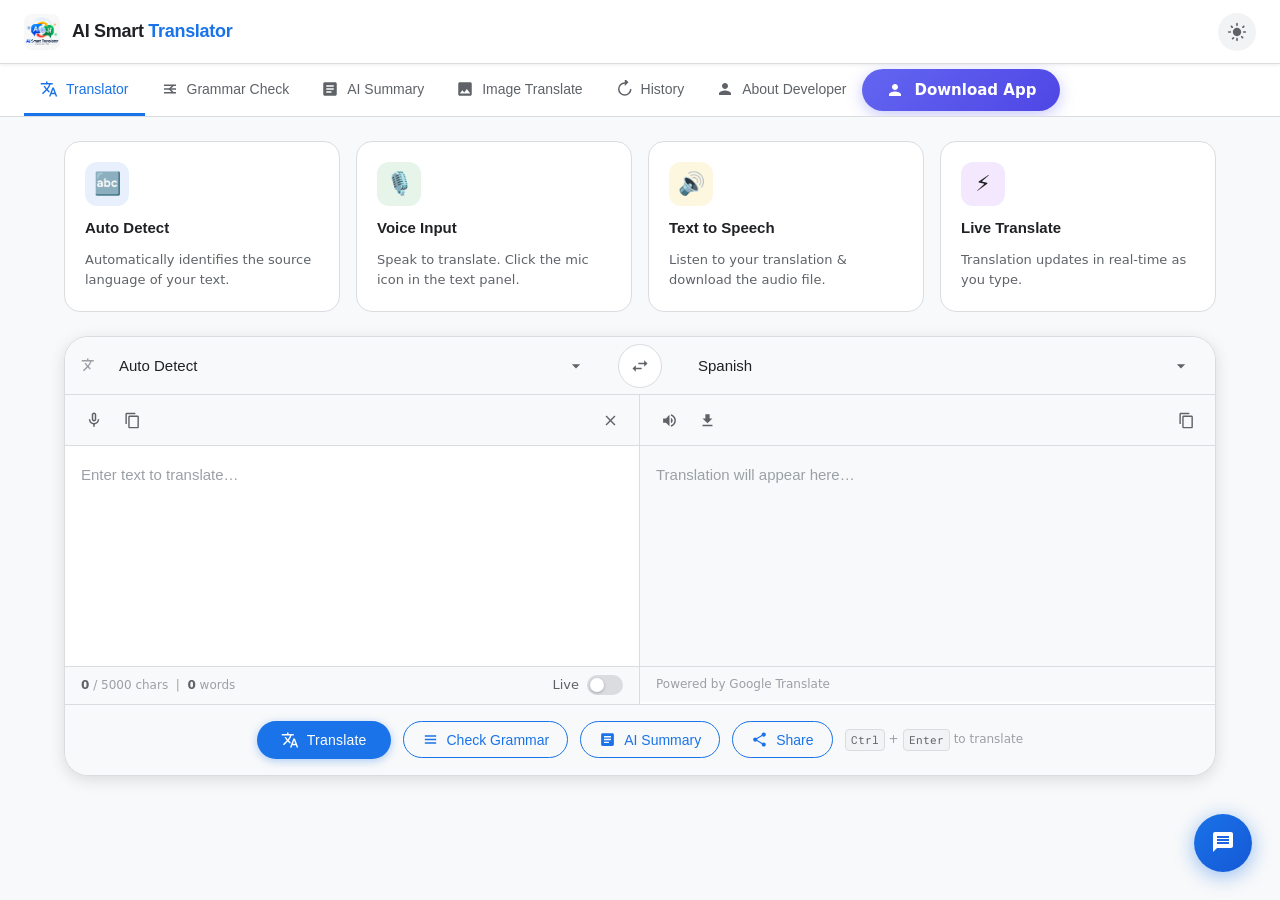
==== commit 260fa294: "Implement download button for app release Added a download button with styling and functionality to " ====
--- a/CodeAlpha_Language_Translation_Tool/index.html
+++ b/CodeAlpha_Language_Translation_Tool/index.html
@@ -1,21 +1,25 @@
 <!DOCTYPE html>
 <html lang="en" data-theme="light">
+
 <head>
   <meta charset="UTF-8" />
   <meta name="viewport" content="width=device-width, initial-scale=1.0" />
   <!-- SEO Tags Start Here -->
-  <meta name="description" content="AI Smart Translator — Translate text instantly in 100+ languages with voice input, OCR, grammar check, AI summary, and a built-in chatbot." />
-<meta name="keywords" content="translator, AI translator, language translation, text to speech, voice input, grammar check, OCR" />
-  <meta name="author" content="AI Smart Translator - Harshad Teli"/>
+  <meta name="description"
+    content="AI Smart Translator — Translate text instantly in 100+ languages with voice input, OCR, grammar check, AI summary, and a built-in chatbot." />
+  <meta name="keywords"
+    content="translator, AI translator, language translation, text to speech, voice input, grammar check, OCR" />
+  <meta name="author" content="AI Smart Translator - Harshad Teli" />
   <meta name="subject" content="AI Smart Translator">
   <meta name="copyright" content="Harshad Teli">
   <meta name="language" content="English">
   <meta name="robots" content="index,follow">
-<!-- Open Graph Tags (Whatsapp,Facebook,twitter,Instagram,Linkdin) -->
-   <meta property="og:title" content="AI Smart Translator" />
-  <meta property="og:description" content="Smart translation with AI-powered features: auto-detect, voice input, TTS, OCR, grammar check, and more." />
-  <meta property="og:image" content="assets/IMAGES/logo.png" />
-    <meta property="og:url" content="#">
+  <!-- Open Graph Tags (Whatsapp,Facebook,twitter,Instagram,Linkdin) -->
+  <meta property="og:title" content="AI Smart Translator" />
+  <meta property="og:description"
+    content="Smart translation with AI-powered features: auto-detect, voice input, TTS, OCR, grammar check, and more." />
+  <meta property="og:image" content="https://aitranslatorlan.vercel.app/assets/IMAGES/logo.png" />
+  <meta property="og:url" content="https://aitranslatorlan.vercel.app/">
 
   <meta name="revised" content="wedensday,Aug 5th,2026,8:45 AM">
   <meta name="abstract"
@@ -55,17 +59,16 @@
   <meta http-equiv="imagetoolbar" content="no">
   <meta http-equiv="X-dns-prefetch-control" content="off">
   <!-- For the twitter Card -->
-  <meta name="twitter:Card" content="#">
+  <meta name="twitter:Card" content="https://aitranslatorlan.vercel.app/assets/IMAGES/logo.png">
   <meta name="twitter:title" content="AI Smart Translator">
   <meta name="twitter:description"
     content="AI Smart Translator — Translate text instantly in 100+ languages with voice input, OCR, grammar check, AI summary, and a built-in chatbot.">
   <meta name="twitter:image" content="#">
   <meta name="og:type" content="AI Technology">
-  <!-- <meta name="og:url" content="https://harshadteli.github.io/nckbcs-notice-board/"> -->
-  <!-- <meta name="og:image" content="https://harshadteli.github.io/nckbcs-notice-board/IMAGES/logo.jpeg"> -->
   <meta name="og:site_name" content="AI Smart Translator">
   <meta name="fb:page_id" content="none">
-  <meta name="application_name" content="Translate any language with the advanced features and easy to handle application">
+  <meta name="application_name"
+    content="Translate any language with the advanced features and easy to handle application">
   <meta name="og:email" content="harshtech417@gmail.com">
   <meta name="og:Phone_number" content="9970898012">
   <meta name="og:fax_number" content="none">
@@ -164,8 +167,9 @@
   <link rel="stylesheet" href="assets/CSS/chatbot.css" />
   <!-- Tesseract.js (OCR) from CDN -->
   <script src="https://unpkg.com/tesseract.js@5/dist/tesseract.min.js"></script>
-  <title>AI Smart Translator</title> 
+  <title>AI Smart Translator</title>
 </head>
+
 <body>
 
   <!-- ═══════════════════════════════════════════════════════
@@ -184,7 +188,7 @@
       <button id="theme-toggle" aria-label="Toggle dark mode" title="Toggle theme">
         <!-- Icon injected by theme.js -->
         <svg viewBox="0 0 24 24" width="20" height="20" fill="currentColor">
-          <path d="M12 7c-2.76 0-5 2.24-5 5s2.24 5 5 5 5-2.24 5-5-2.24-5-5-5z"/>
+          <path d="M12 7c-2.76 0-5 2.24-5 5s2.24 5 5 5 5-2.24 5-5-2.24-5-5-5z" />
         </svg>
       </button>
 
@@ -201,9 +205,11 @@
   <div class="tab-bar" role="tablist">
     <div id="nav-tabs">
       <!-- Translator tab -->
-      <button data-tab="translator" class="active" role="tab" aria-selected="true" aria-controls="panel-translator" id="tab-translator">
+      <button data-tab="translator" class="active" role="tab" aria-selected="true" aria-controls="panel-translator"
+        id="tab-translator">
         <svg viewBox="0 0 24 24" width="18" height="18" fill="currentColor">
-          <path d="M12.87 15.07l-2.54-2.51.03-.03A17.52 17.52 0 0014.07 6H17V4h-7V2H8v2H1v2h11.17C11.5 7.92 10.44 9.75 9 11.35 8.07 10.32 7.3 9.19 6.69 8h-2c.73 1.63 1.73 3.17 2.98 4.56l-5.09 5.02L4 19l5-5 3.11 3.11.76-2.04zM18.5 10h-2L12 22h2l1.12-3h4.75L21 22h2l-4.5-12zm-2.62 7l1.62-4.33L19.12 17h-3.24z"/>
+          <path
+            d="M12.87 15.07l-2.54-2.51.03-.03A17.52 17.52 0 0014.07 6H17V4h-7V2H8v2H1v2h11.17C11.5 7.92 10.44 9.75 9 11.35 8.07 10.32 7.3 9.19 6.69 8h-2c.73 1.63 1.73 3.17 2.98 4.56l-5.09 5.02L4 19l5-5 3.11 3.11.76-2.04zM18.5 10h-2L12 22h2l1.12-3h4.75L21 22h2l-4.5-12zm-2.62 7l1.62-4.33L19.12 17h-3.24z" />
         </svg>
         Translator
       </button>
@@ -211,9 +217,9 @@
       <!-- Grammar tab -->
       <button data-tab="grammar" role="tab" aria-selected="false" aria-controls="panel-grammar" id="tab-grammar">
         <svg viewBox="0 0 24 24" width="18" height="18" fill="currentColor">
-          <path d="M17.41 7.41L16 6l-6 6 6 6 1.41-1.41L12.83 12z"/>
-          <path d="M5 11h2.59L20 11v2H7.59L5 13v-2z" style="display:none"/>
-          <path d="M4 6h16v2H4zm0 5h16v2H4zm0 5h16v2H4z"/>
+          <path d="M17.41 7.41L16 6l-6 6 6 6 1.41-1.41L12.83 12z" />
+          <path d="M5 11h2.59L20 11v2H7.59L5 13v-2z" style="display:none" />
+          <path d="M4 6h16v2H4zm0 5h16v2H4zm0 5h16v2H4z" />
         </svg>
         Grammar Check
         <span id="grammar-badge" style="display:none">0</span>
@@ -222,7 +228,8 @@
       <!-- Summary tab -->
       <button data-tab="summary" role="tab" aria-selected="false" aria-controls="panel-summary" id="tab-summary">
         <svg viewBox="0 0 24 24" width="18" height="18" fill="currentColor">
-          <path d="M19 3H5c-1.1 0-2 .9-2 2v14c0 1.1.9 2 2 2h14c1.1 0 2-.9 2-2V5c0-1.1-.9-2-2-2zm-5 14H7v-2h7v2zm3-4H7v-2h10v2zm0-4H7V7h10v2z"/>
+          <path
+            d="M19 3H5c-1.1 0-2 .9-2 2v14c0 1.1.9 2 2 2h14c1.1 0 2-.9 2-2V5c0-1.1-.9-2-2-2zm-5 14H7v-2h7v2zm3-4H7v-2h10v2zm0-4H7V7h10v2z" />
         </svg>
         AI Summary
       </button>
@@ -230,7 +237,8 @@
       <!-- Image OCR tab -->
       <button data-tab="ocr" role="tab" aria-selected="false" aria-controls="panel-ocr" id="tab-ocr">
         <svg viewBox="0 0 24 24" width="18" height="18" fill="currentColor">
-          <path d="M21 19V5c0-1.1-.9-2-2-2H5c-1.1 0-2 .9-2 2v14c0 1.1.9 2 2 2h14c1.1 0 2-.9 2-2zM8.5 13.5l2.5 3.01L14.5 12l4.5 6H5l3.5-4.5z"/>
+          <path
+            d="M21 19V5c0-1.1-.9-2-2-2H5c-1.1 0-2 .9-2 2v14c0 1.1.9 2 2 2h14c1.1 0 2-.9 2-2zM8.5 13.5l2.5 3.01L14.5 12l4.5 6H5l3.5-4.5z" />
         </svg>
         Image Translate
       </button>
@@ -238,7 +246,7 @@
       <!-- History tab -->
       <button data-tab="history" role="tab" aria-selected="false" aria-controls="panel-history" id="tab-history">
         <svg viewBox="0 0 24 24" width="18" height="18" fill="currentColor">
-          <path d="M13 3a9 9 0 1 0 9 9h-2a7 7 0 1 1-7-7v3l5-5-5-5v3z"/>
+          <path d="M13 3a9 9 0 1 0 9 9h-2a7 7 0 1 1-7-7v3l5-5-5-5v3z" />
         </svg>
         History
       </button>
@@ -246,10 +254,63 @@
       <!-- About Developer tab -->
       <button data-tab="about" role="tab" aria-selected="false" aria-controls="panel-about" id="tab-about">
         <svg viewBox="0 0 24 24" width="18" height="18" fill="currentColor">
-          <path d="M12 12c2.21 0 4-1.79 4-4s-1.79-4-4-4-4 1.79-4 4 1.79 4 4 4zm0 2c-2.67 0-8 1.34-8 4v2h16v-2c0-2.66-5.33-4-8-4z"/>
+          <path
+            d="M12 12c2.21 0 4-1.79 4-4s-1.79-4-4-4-4 1.79-4 4 1.79 4 4 4zm0 2c-2.67 0-8 1.34-8 4v2h16v-2c0-2.66-5.33-4-8-4z" />
         </svg>
         About Developer
       </button>
+
+      <button class="download-btn" id="downloadAppBtn" role="button">
+  <svg viewBox="0 0 24 24" width="18" height="18" fill="currentColor">
+    <path d="M12 12c2.21 0 4-1.79 4-4s-1.79-4-4-4-4 1.79-4 4 1.79 4 4 4zm0 2c-2.67 0-8 1.34-8 4v2h16v-2c0-2.66-5.33-4-8-4z" />
+  </svg>
+  <span>Download App</span>
+</button>
+
+<style>
+  .download-btn {
+    display: inline-flex;
+    align-items: center;
+    gap: 10px;
+    background: linear-gradient(135deg, #6366f1 0%, #4f46e5 100%);
+    color: #ffffff;
+    font-family: inherit;
+    font-size: 15px;
+    font-weight: 600;
+    padding: 12px 24px;
+    border: none;
+    border-radius: 50px;
+    cursor: pointer;
+    box-shadow: 0 4px 15px rgba(99, 102, 241, 0.35);
+    transition: all 0.3s cubic-bezier(0.4, 0, 0.2, 1);
+  }
+
+  .download-btn svg {
+    transition: transform 0.3s ease;
+  }
+
+  .download-btn:hover {
+    background: linear-gradient(135deg, #4f46e5 0%, #4338ca 100%);
+    box-shadow: 0 6px 20px rgba(99, 102, 241, 0.5);
+    transform: translateY(-2px);
+  }
+
+  .download-btn:hover svg {
+    transform: translateY(2px);
+  }
+
+  .download-btn:active {
+    transform: translateY(0);
+    box-shadow: 0 2px 10px rgba(99, 102, 241, 0.3);
+  }
+</style>
+
+<script>
+  document.getElementById('downloadAppBtn').addEventListener('click', function() {
+    window.location.href = 'https://github.com/harshadteli/codealpha_tasks/releases/tag/v1.0.0';
+  });
+</script>
+      
     </div>
   </div>
 
@@ -261,7 +322,8 @@
     <!-- ─────────────────────────────────────────────────────
          TRANSLATOR PANEL
     ───────────────────────────────────────────────────── -->
-    <section data-panel="translator" class="active" role="tabpanel" aria-labelledby="tab-translator" id="panel-translator">
+    <section data-panel="translator" class="active" role="tabpanel" aria-labelledby="tab-translator"
+      id="panel-translator">
 
       <!-- Feature quick-action cards -->
       <div class="feature-row">
@@ -294,8 +356,10 @@
         <div class="lang-bar" role="group" aria-label="Language selection">
           <!-- Source language -->
           <div class="lang-select-wrap">
-            <svg viewBox="0 0 24 24" width="18" height="18" fill="currentColor" style="color:var(--text-muted);flex-shrink:0">
-              <path d="M12.87 15.07l-2.54-2.51.03-.03A17.52 17.52 0 0014.07 6H17V4h-7V2H8v2H1v2h11.17C11.5 7.92 10.44 9.75 9 11.35 8.07 10.32 7.3 9.19 6.69 8h-2c.73 1.63 1.73 3.17 2.98 4.56l-5.09 5.02L4 19l5-5 3.11 3.11.76-2.04z"/>
+            <svg viewBox="0 0 24 24" width="18" height="18" fill="currentColor"
+              style="color:var(--text-muted);flex-shrink:0">
+              <path
+                d="M12.87 15.07l-2.54-2.51.03-.03A17.52 17.52 0 0014.07 6H17V4h-7V2H8v2H1v2h11.17C11.5 7.92 10.44 9.75 9 11.35 8.07 10.32 7.3 9.19 6.69 8h-2c.73 1.63 1.73 3.17 2.98 4.56l-5.09 5.02L4 19l5-5 3.11 3.11.76-2.04z" />
             </svg>
             <select id="source-lang" class="lang-select" aria-label="Source language">
               <option value="auto">Auto Detect</option>
@@ -306,7 +370,7 @@
           <!-- Swap button -->
           <button id="swap-btn" class="swap-btn" title="Swap languages" aria-label="Swap source and target languages">
             <svg viewBox="0 0 24 24" width="20" height="20" fill="currentColor">
-              <path d="M6.99 11L3 15l3.99 4v-3H14v-2H6.99v-3zM21 9l-3.99-4v3H10v2h7.01v3L21 9z"/>
+              <path d="M6.99 11L3 15l3.99 4v-3H14v-2H6.99v-3zM21 9l-3.99-4v3H10v2h7.01v3L21 9z" />
             </svg>
           </button>
 
@@ -326,30 +390,28 @@
               <!-- Voice input -->
               <button id="voice-input-btn" class="btn-icon" aria-label="Start voice input" title="Voice input (mic)">
                 <svg viewBox="0 0 24 24" width="18" height="18" fill="currentColor">
-                  <path d="M12 14c1.66 0 3-1.34 3-3V5c0-1.66-1.34-3-3-3S9 3.34 9 5v6c0 1.66 1.34 3 3 3zm-1-9c0-.55.45-1 1-1s1 .45 1 1v6c0 .55-.45 1-1 1s-1-.45-1-1V5zm6 6c0 2.76-2.24 5-5 5s-5-2.24-5-5H5c0 3.53 2.61 6.43 6 6.92V21h2v-3.08c3.39-.49 6-3.39 6-6.92h-2z"/>
+                  <path
+                    d="M12 14c1.66 0 3-1.34 3-3V5c0-1.66-1.34-3-3-3S9 3.34 9 5v6c0 1.66 1.34 3 3 3zm-1-9c0-.55.45-1 1-1s1 .45 1 1v6c0 .55-.45 1-1 1s-1-.45-1-1V5zm6 6c0 2.76-2.24 5-5 5s-5-2.24-5-5H5c0 3.53 2.61 6.43 6 6.92V21h2v-3.08c3.39-.49 6-3.39 6-6.92h-2z" />
                 </svg>
               </button>
               <!-- Copy source -->
               <button id="copy-source-btn" class="btn-icon" aria-label="Copy source text" title="Copy source text">
                 <svg viewBox="0 0 24 24" width="17" height="17" fill="currentColor">
-                  <path d="M16 1H4c-1.1 0-2 .9-2 2v14h2V3h12V1zm3 4H8c-1.1 0-2 .9-2 2v14c0 1.1.9 2 2 2h11c1.1 0 2-.9 2-2V7c0-1.1-.9-2-2-2zm0 16H8V7h11v14z"/>
+                  <path
+                    d="M16 1H4c-1.1 0-2 .9-2 2v14h2V3h12V1zm3 4H8c-1.1 0-2 .9-2 2v14c0 1.1.9 2 2 2h11c1.1 0 2-.9 2-2V7c0-1.1-.9-2-2-2zm0 16H8V7h11v14z" />
                 </svg>
               </button>
               <!-- Clear source -->
-              <button id="clear-source" class="btn-icon" aria-label="Clear source text" title="Clear text" style="margin-left:auto">
+              <button id="clear-source" class="btn-icon" aria-label="Clear source text" title="Clear text"
+                style="margin-left:auto">
                 <svg viewBox="0 0 24 24" width="17" height="17" fill="currentColor">
-                  <path d="M19 6.41L17.59 5 12 10.59 6.41 5 5 6.41 10.59 12 5 17.59 6.41 19 12 13.41 17.59 19 19 17.59 13.41 12z"/>
+                  <path
+                    d="M19 6.41L17.59 5 12 10.59 6.41 5 5 6.41 10.59 12 5 17.59 6.41 19 12 13.41 17.59 19 19 17.59 13.41 12z" />
                 </svg>
               </button>
             </div>
-            <textarea
-              id="source-text"
-              class="text-area"
-              placeholder="Enter text to translate…"
-              aria-label="Source text"
-              spellcheck="false"
-              maxlength="5000"
-            ></textarea>
+            <textarea id="source-text" class="text-area" placeholder="Enter text to translate…" aria-label="Source text"
+              spellcheck="false" maxlength="5000"></textarea>
             <div class="text-panel-footer">
               <div class="counter-info" aria-live="polite">
                 <strong id="char-count">0</strong> / <span id="max-chars">5000</span> chars &nbsp;|&nbsp;
@@ -371,29 +433,28 @@
               <!-- TTS play button -->
               <button id="tts-btn" class="btn-icon" aria-label="Speak translation" title="Text-to-speech">
                 <svg viewBox="0 0 24 24" width="17" height="17" fill="currentColor">
-                  <path d="M3 9v6h4l5 5V4L7 9H3zm13.5 3c0-1.77-1.02-3.29-2.5-4.03v8.05c1.48-.73 2.5-2.25 2.5-4.02zM14 3.23v2.06c2.89.86 5 3.54 5 6.71s-2.11 5.85-5 6.71v2.06c4.01-.91 7-4.49 7-8.77s-2.99-7.86-7-8.77z"/>
+                  <path
+                    d="M3 9v6h4l5 5V4L7 9H3zm13.5 3c0-1.77-1.02-3.29-2.5-4.03v8.05c1.48-.73 2.5-2.25 2.5-4.02zM14 3.23v2.06c2.89.86 5 3.54 5 6.71s-2.11 5.85-5 6.71v2.06c4.01-.91 7-4.49 7-8.77s-2.99-7.86-7-8.77z" />
                 </svg>
               </button>
               <!-- Download audio -->
-              <button id="download-audio-btn" class="btn-icon" aria-label="Download translation audio" title="Download audio">
+              <button id="download-audio-btn" class="btn-icon" aria-label="Download translation audio"
+                title="Download audio">
                 <svg viewBox="0 0 24 24" width="17" height="17" fill="currentColor">
-                  <path d="M19 9h-4V3H9v6H5l7 7 7-7zM5 18v2h14v-2H5z"/>
+                  <path d="M19 9h-4V3H9v6H5l7 7 7-7zM5 18v2h14v-2H5z" />
                 </svg>
               </button>
               <!-- Copy translation -->
-              <button id="copy-translated" class="btn-icon" aria-label="Copy translated text" title="Copy translation" style="margin-left:auto">
+              <button id="copy-translated" class="btn-icon" aria-label="Copy translated text" title="Copy translation"
+                style="margin-left:auto">
                 <svg viewBox="0 0 24 24" width="17" height="17" fill="currentColor">
-                  <path d="M16 1H4c-1.1 0-2 .9-2 2v14h2V3h12V1zm3 4H8c-1.1 0-2 .9-2 2v14c0 1.1.9 2 2 2h11c1.1 0 2-.9 2-2V7c0-1.1-.9-2-2-2zm0 16H8V7h11v14z"/>
+                  <path
+                    d="M16 1H4c-1.1 0-2 .9-2 2v14h2V3h12V1zm3 4H8c-1.1 0-2 .9-2 2v14c0 1.1.9 2 2 2h11c1.1 0 2-.9 2-2V7c0-1.1-.9-2-2-2zm0 16H8V7h11v14z" />
                 </svg>
               </button>
             </div>
-            <textarea
-              id="translated-text"
-              class="text-area"
-              placeholder="Translation will appear here…"
-              aria-label="Translated text"
-              readonly
-            ></textarea>
+            <textarea id="translated-text" class="text-area" placeholder="Translation will appear here…"
+              aria-label="Translated text" readonly></textarea>
             <div class="text-panel-footer">
               <div id="summary-trigger-hint" style="font-size:12px;color:var(--text-muted)">
                 Powered by Google Translate
@@ -406,28 +467,31 @@
         <div class="translate-actions">
           <button id="translate-btn" class="btn-primary" aria-label="Translate text">
             <svg viewBox="0 0 24 24" width="18" height="18" fill="currentColor">
-              <path d="M12.87 15.07l-2.54-2.51.03-.03A17.52 17.52 0 0014.07 6H17V4h-7V2H8v2H1v2h11.17C11.5 7.92 10.44 9.75 9 11.35 8.07 10.32 7.3 9.19 6.69 8h-2c.73 1.63 1.73 3.17 2.98 4.56l-5.09 5.02L4 19l5-5 3.11 3.11.76-2.04zM18.5 10h-2L12 22h2l1.12-3h4.75L21 22h2l-4.5-12zm-2.62 7l1.62-4.33L19.12 17h-3.24z"/>
+              <path
+                d="M12.87 15.07l-2.54-2.51.03-.03A17.52 17.52 0 0014.07 6H17V4h-7V2H8v2H1v2h11.17C11.5 7.92 10.44 9.75 9 11.35 8.07 10.32 7.3 9.19 6.69 8h-2c.73 1.63 1.73 3.17 2.98 4.56l-5.09 5.02L4 19l5-5 3.11 3.11.76-2.04zM18.5 10h-2L12 22h2l1.12-3h4.75L21 22h2l-4.5-12zm-2.62 7l1.62-4.33L19.12 17h-3.24z" />
             </svg>
             Translate
           </button>
 
           <button id="grammar-check-btn" class="btn-secondary" aria-label="Check grammar">
             <svg viewBox="0 0 24 24" width="17" height="17" fill="currentColor">
-              <path d="M4 6h16v2H4zm0 5h16v2H4zm0 5h16v2H4z"/>
+              <path d="M4 6h16v2H4zm0 5h16v2H4zm0 5h16v2H4z" />
             </svg>
             Check Grammar
           </button>
 
           <button id="summary-btn" class="btn-secondary" aria-label="Generate AI summary">
             <svg viewBox="0 0 24 24" width="17" height="17" fill="currentColor">
-              <path d="M19 3H5c-1.1 0-2 .9-2 2v14c0 1.1.9 2 2 2h14c1.1 0 2-.9 2-2V5c0-1.1-.9-2-2-2zm-5 14H7v-2h7v2zm3-4H7v-2h10v2zm0-4H7V7h10v2z"/>
+              <path
+                d="M19 3H5c-1.1 0-2 .9-2 2v14c0 1.1.9 2 2 2h14c1.1 0 2-.9 2-2V5c0-1.1-.9-2-2-2zm-5 14H7v-2h7v2zm3-4H7v-2h10v2zm0-4H7V7h10v2z" />
             </svg>
             AI Summary
           </button>
 
           <button id="share-btn" class="btn-secondary" aria-label="Share translation">
             <svg viewBox="0 0 24 24" width="17" height="17" fill="currentColor">
-              <path d="M18 16.08c-.76 0-1.44.3-1.96.77L8.91 12.7c.05-.23.09-.46.09-.7s-.04-.47-.09-.7l7.05-4.11c.54.5 1.25.81 2.04.81 1.66 0 3-1.34 3-3s-1.34-3-3-3-3 1.34-3 3c0 .24.04.47.09.7L8.04 9.81C7.5 9.31 6.79 9 6 9c-1.66 0-3 1.34-3 3s1.34 3 3 3c.79 0 1.5-.31 2.04-.81l7.12 4.16c-.05.21-.08.43-.08.65 0 1.61 1.31 2.92 2.92 2.92 1.61 0 2.92-1.31 2.92-2.92 0-1.61-1.31-2.92-2.92-2.92z"/>
+              <path
+                d="M18 16.08c-.76 0-1.44.3-1.96.77L8.91 12.7c.05-.23.09-.46.09-.7s-.04-.47-.09-.7l7.05-4.11c.54.5 1.25.81 2.04.81 1.66 0 3-1.34 3-3s-1.34-3-3-3-3 1.34-3 3c0 .24.04.47.09.7L8.04 9.81C7.5 9.31 6.79 9 6 9c-1.66 0-3 1.34-3 3s1.34 3 3 3c.79 0 1.5-.31 2.04-.81l7.12 4.16c-.05.21-.08.43-.08.65 0 1.61 1.31 2.92 2.92 2.92 1.61 0 2.92-1.31 2.92-2.92 0-1.61-1.31-2.92-2.92-2.92z" />
             </svg>
             Share
           </button>
@@ -452,7 +516,7 @@
       <div class="grammar-section">
         <h2 class="section-title">
           <svg viewBox="0 0 24 24" width="24" height="24" fill="currentColor" style="color:var(--primary)">
-            <path d="M4 6h16v2H4zm0 5h16v2H4zm0 5h16v2H4z"/>
+            <path d="M4 6h16v2H4zm0 5h16v2H4zm0 5h16v2H4z" />
           </svg>
           Grammar Check
           <span id="grammar-badge">0</span>
@@ -481,7 +545,8 @@
       <div class="summary-section" style="display:block">
         <h2 class="section-title">
           <svg viewBox="0 0 24 24" width="24" height="24" fill="currentColor" style="color:var(--primary)">
-            <path d="M19 3H5c-1.1 0-2 .9-2 2v14c0 1.1.9 2 2 2h14c1.1 0 2-.9 2-2V5c0-1.1-.9-2-2-2zm-5 14H7v-2h7v2zm3-4H7v-2h10v2zm0-4H7V7h10v2z"/>
+            <path
+              d="M19 3H5c-1.1 0-2 .9-2 2v14c0 1.1.9 2 2 2h14c1.1 0 2-.9 2-2V5c0-1.1-.9-2-2-2zm-5 14H7v-2h7v2zm3-4H7v-2h10v2zm0-4H7V7h10v2z" />
           </svg>
           AI Summary
         </h2>
@@ -509,7 +574,8 @@
       <div class="ocr-section">
         <h2 class="section-title">
           <svg viewBox="0 0 24 24" width="24" height="24" fill="currentColor" style="color:var(--primary)">
-            <path d="M21 19V5c0-1.1-.9-2-2-2H5c-1.1 0-2 .9-2 2v14c0 1.1.9 2 2 2h14c1.1 0 2-.9 2-2zM8.5 13.5l2.5 3.01L14.5 12l4.5 6H5l3.5-4.5z"/>
+            <path
+              d="M21 19V5c0-1.1-.9-2-2-2H5c-1.1 0-2 .9-2 2v14c0 1.1.9 2 2 2h14c1.1 0 2-.9 2-2zM8.5 13.5l2.5 3.01L14.5 12l4.5 6H5l3.5-4.5z" />
           </svg>
           Image as Text Translate
         </h2>
@@ -523,20 +589,15 @@
           <div class="upload-icon">📷</div>
           <h3>Drop an image here</h3>
           <p>or click to browse files (JPEG, PNG, WEBP, BMP)</p>
-          <br/>
-          <button class="btn-secondary" id="paste-image-btn" style="margin-top:8px" aria-label="Paste image from clipboard">
+          <br />
+          <button class="btn-secondary" id="paste-image-btn" style="margin-top:8px"
+            aria-label="Paste image from clipboard">
             📋 Paste from Clipboard
           </button>
         </div>
 
         <!-- Hidden file input -->
-        <input
-          type="file"
-          id="image-upload"
-          accept="image/*"
-          style="display:none"
-          aria-label="Upload image file"
-        />
+        <input type="file" id="image-upload" accept="image/*" style="display:none" aria-label="Upload image file" />
 
         <!-- Image preview -->
         <img id="ocr-preview" alt="Uploaded image preview" />
@@ -555,27 +616,26 @@
       <div class="history-header">
         <h2 class="section-title" style="margin:0">
           <svg viewBox="0 0 24 24" width="24" height="24" fill="currentColor" style="color:var(--primary)">
-            <path d="M13 3a9 9 0 1 0 9 9h-2a7 7 0 1 1-7-7v3l5-5-5-5v3z"/>
+            <path d="M13 3a9 9 0 1 0 9 9h-2a7 7 0 1 1-7-7v3l5-5-5-5v3z" />
           </svg>
           Translation History
-          <small style="font-size:13px;color:var(--text-muted);font-weight:400">(<span id="history-count">0</span> entries)</small>
+          <small style="font-size:13px;color:var(--text-muted);font-weight:400">(<span id="history-count">0</span>
+            entries)</small>
         </h2>
 
         <div class="history-search-wrap">
           <svg viewBox="0 0 24 24" width="16" height="16" fill="currentColor">
-            <path d="M15.5 14h-.79l-.28-.27A6.471 6.471 0 0 0 16 9.5 6.5 6.5 0 1 0 9.5 16c1.61 0 3.09-.59 4.23-1.57l.27.28v.79l5 4.99L20.49 19l-4.99-5zm-6 0C7.01 14 5 11.99 5 9.5S7.01 5 9.5 5 14 7.01 14 9.5 11.99 14 9.5 14z"/>
+            <path
+              d="M15.5 14h-.79l-.28-.27A6.471 6.471 0 0 0 16 9.5 6.5 6.5 0 1 0 9.5 16c1.61 0 3.09-.59 4.23-1.57l.27.28v.79l5 4.99L20.49 19l-4.99-5zm-6 0C7.01 14 5 11.99 5 9.5S7.01 5 9.5 5 14 7.01 14 9.5 11.99 14 9.5 14z" />
           </svg>
-          <input
-            type="search"
-            id="history-search"
-            placeholder="Search history…"
-            aria-label="Search translation history"
-          />
-        </div>
-
-        <button id="history-clear-all" class="btn-secondary" style="color:var(--red);border-color:var(--red)" aria-label="Clear all history">
+          <input type="search" id="history-search" placeholder="Search history…"
+            aria-label="Search translation history" />
+        </div>
+
+        <button id="history-clear-all" class="btn-secondary" style="color:var(--red);border-color:var(--red)"
+          aria-label="Clear all history">
           <svg viewBox="0 0 24 24" width="16" height="16" fill="currentColor">
-            <path d="M6 19c0 1.1.9 2 2 2h8c1.1 0 2-.9 2-2V7H6v12zM19 4h-3.5l-1-1h-5l-1 1H5v2h14V4z"/>
+            <path d="M6 19c0 1.1.9 2 2 2h8c1.1 0 2-.9 2-2V7H6v12zM19 4h-3.5l-1-1h-5l-1 1H5v2h14V4z" />
           </svg>
           Clear All
         </button>
@@ -591,24 +651,31 @@
       <div class="about-section">
         <div class="developer-card anim-slide-up">
           <div class="developer-avatar-wrap">
-            <img src="https://encrypted-tbn0.gstatic.com/images?q=tbn:ANd9GcQka4kTiBw0KRhR94jUcXm-T1d9nw5btoZ9OzeHWu_AfQ&s=10" alt="Harshad Teli" class="developer-avatar" />
+            <img
+              src="https://encrypted-tbn0.gstatic.com/images?q=tbn:ANd9GcQka4kTiBw0KRhR94jUcXm-T1d9nw5btoZ9OzeHWu_AfQ&s=10"
+              alt="Harshad Teli" class="developer-avatar" />
           </div>
           <h1 class="developer-name">Harshad Teli</h1>
           <p class="developer-title">Software Engineer & AI Developer</p>
           <div class="developer-divider"></div>
           <p class="developer-bio">
-            Passionate Full Stack & AI Engineer dedicated to building intelligent, high-performance web applications. Expert in seamlessly blending modern software architecture with cutting-edge generative AI to craft intuitive, scalable digital experiences.
+            Passionate Full Stack & AI Engineer dedicated to building intelligent, high-performance web applications.
+            Expert in seamlessly blending modern software architecture with cutting-edge generative AI to craft
+            intuitive, scalable digital experiences.
           </p>
           <div class="developer-contact">
-            <a href="https://harshadteli.onrender.com" target="_blank" rel="noopener noreferrer" class="developer-link visit-now-btn" aria-label="Visit portfolio site">
+            <a href="https://harshadteli.onrender.com" target="_blank" rel="noopener noreferrer"
+              class="developer-link visit-now-btn" aria-label="Visit portfolio site">
               <svg viewBox="0 0 24 24" width="18" height="18" fill="currentColor">
-                <path d="M12 2C6.48 2 2 6.48 2 12s4.48 10 10 10 10-4.48 10-10S17.52 2 12 2zm-1 17.93c-3.95-.49-7-3.85-7-7.93 0-.62.08-1.21.21-1.79L9 15v1c0 1.1.9 2 2 2v1.93zm6.9-2.54c-.26-.81-1-1.39-1.9-1.39h-1v-3c0-.55-.45-1-1-1H8v-2h2c.55 0 1-.45 1-1V7h2c1.1 0 2-.9 2-2v-.41c2.93 1.19 5 4.06 5 7.41 0 2.08-.8 3.97-2.1 5.39z"/>
+                <path
+                  d="M12 2C6.48 2 2 6.48 2 12s4.48 10 10 10 10-4.48 10-10S17.52 2 12 2zm-1 17.93c-3.95-.49-7-3.85-7-7.93 0-.62.08-1.21.21-1.79L9 15v1c0 1.1.9 2 2 2v1.93zm6.9-2.54c-.26-.81-1-1.39-1.9-1.39h-1v-3c0-.55-.45-1-1-1H8v-2h2c.55 0 1-.45 1-1V7h2c1.1 0 2-.9 2-2v-.41c2.93 1.19 5 4.06 5 7.41 0 2.08-.8 3.97-2.1 5.39z" />
               </svg>
               Visit Now
             </a>
             <a href="mailto:harshadteli697@gmail.com" class="developer-link email-btn">
               <svg viewBox="0 0 24 24" width="18" height="18" fill="currentColor">
-                <path d="M20 4H4c-1.1 0-1.99.9-1.99 2L2 18c0 1.1.9 2 2 2h16c1.1 0 2-.9 2-2V6c0-1.1-.9-2-2-2zm0 4l-8 5-8-5V6l8 5 8-5v2z"/>
+                <path
+                  d="M20 4H4c-1.1 0-1.99.9-1.99 2L2 18c0 1.1.9 2 2 2h16c1.1 0 2-.9 2-2V6c0-1.1-.9-2-2-2zm0 4l-8 5-8-5V6l8 5 8-5v2z" />
               </svg>
               harshadteli697@gmail.com
             </a>
@@ -627,12 +694,14 @@
   <button id="chatbot-fab" aria-label="Open AI chatbot" aria-expanded="false">
     <span class="fab-icon-open">
       <svg viewBox="0 0 24 24" width="24" height="24" fill="currentColor">
-        <path d="M20 2H4c-1.1 0-2 .9-2 2v18l4-4h14c1.1 0 2-.9 2-2V4c0-1.1-.9-2-2-2zm-2 12H6v-2h12v2zm0-3H6V9h12v2zm0-3H6V6h12v2z"/>
+        <path
+          d="M20 2H4c-1.1 0-2 .9-2 2v18l4-4h14c1.1 0 2-.9 2-2V4c0-1.1-.9-2-2-2zm-2 12H6v-2h12v2zm0-3H6V9h12v2zm0-3H6V6h12v2z" />
       </svg>
     </span>
     <span class="fab-icon-close">
       <svg viewBox="0 0 24 24" width="24" height="24" fill="currentColor">
-        <path d="M19 6.41L17.59 5 12 10.59 6.41 5 5 6.41 10.59 12 5 17.59 6.41 19 12 13.41 17.59 19 19 17.59 13.41 12z"/>
+        <path
+          d="M19 6.41L17.59 5 12 10.59 6.41 5 5 6.41 10.59 12 5 17.59 6.41 19 12 13.41 17.59 19 19 17.59 13.41 12z" />
       </svg>
     </span>
   </button>
@@ -649,12 +718,13 @@
       <div class="chatbot-header-actions">
         <button id="chatbot-clear" aria-label="Clear chat history" title="Clear chat">
           <svg viewBox="0 0 24 24" width="16" height="16" fill="currentColor">
-            <path d="M6 19c0 1.1.9 2 2 2h8c1.1 0 2-.9 2-2V7H6v12zM19 4h-3.5l-1-1h-5l-1 1H5v2h14V4z"/>
+            <path d="M6 19c0 1.1.9 2 2 2h8c1.1 0 2-.9 2-2V7H6v12zM19 4h-3.5l-1-1h-5l-1 1H5v2h14V4z" />
           </svg>
         </button>
         <button id="chatbot-close" aria-label="Close chatbot" title="Close">
           <svg viewBox="0 0 24 24" width="16" height="16" fill="currentColor">
-            <path d="M19 6.41L17.59 5 12 10.59 6.41 5 5 6.41 10.59 12 5 17.59 6.41 19 12 13.41 17.59 19 19 17.59 13.41 12z"/>
+            <path
+              d="M19 6.41L17.59 5 12 10.59 6.41 5 5 6.41 10.59 12 5 17.59 6.41 19 12 13.41 17.59 19 19 17.59 13.41 12z" />
           </svg>
         </button>
       </div>
@@ -665,16 +735,11 @@
 
     <!-- Input row -->
     <div class="chatbot-input-row">
-      <input
-        type="text"
-        id="chatbot-input"
-        placeholder="Ask me anything…"
-        aria-label="Chat message input"
-        autocomplete="off"
-      />
+      <input type="text" id="chatbot-input" placeholder="Ask me anything…" aria-label="Chat message input"
+        autocomplete="off" />
       <button id="chatbot-send" aria-label="Send message">
         <svg viewBox="0 0 24 24" width="18" height="18" fill="currentColor">
-          <path d="M2.01 21L23 12 2.01 3 2 10l15 2-15 2z"/>
+          <path d="M2.01 21L23 12 2.01 3 2 10l15 2-15 2z" />
         </svg>
       </button>
     </div>
@@ -724,4 +789,5 @@
   </script>
 
 </body>
+
 </html>
